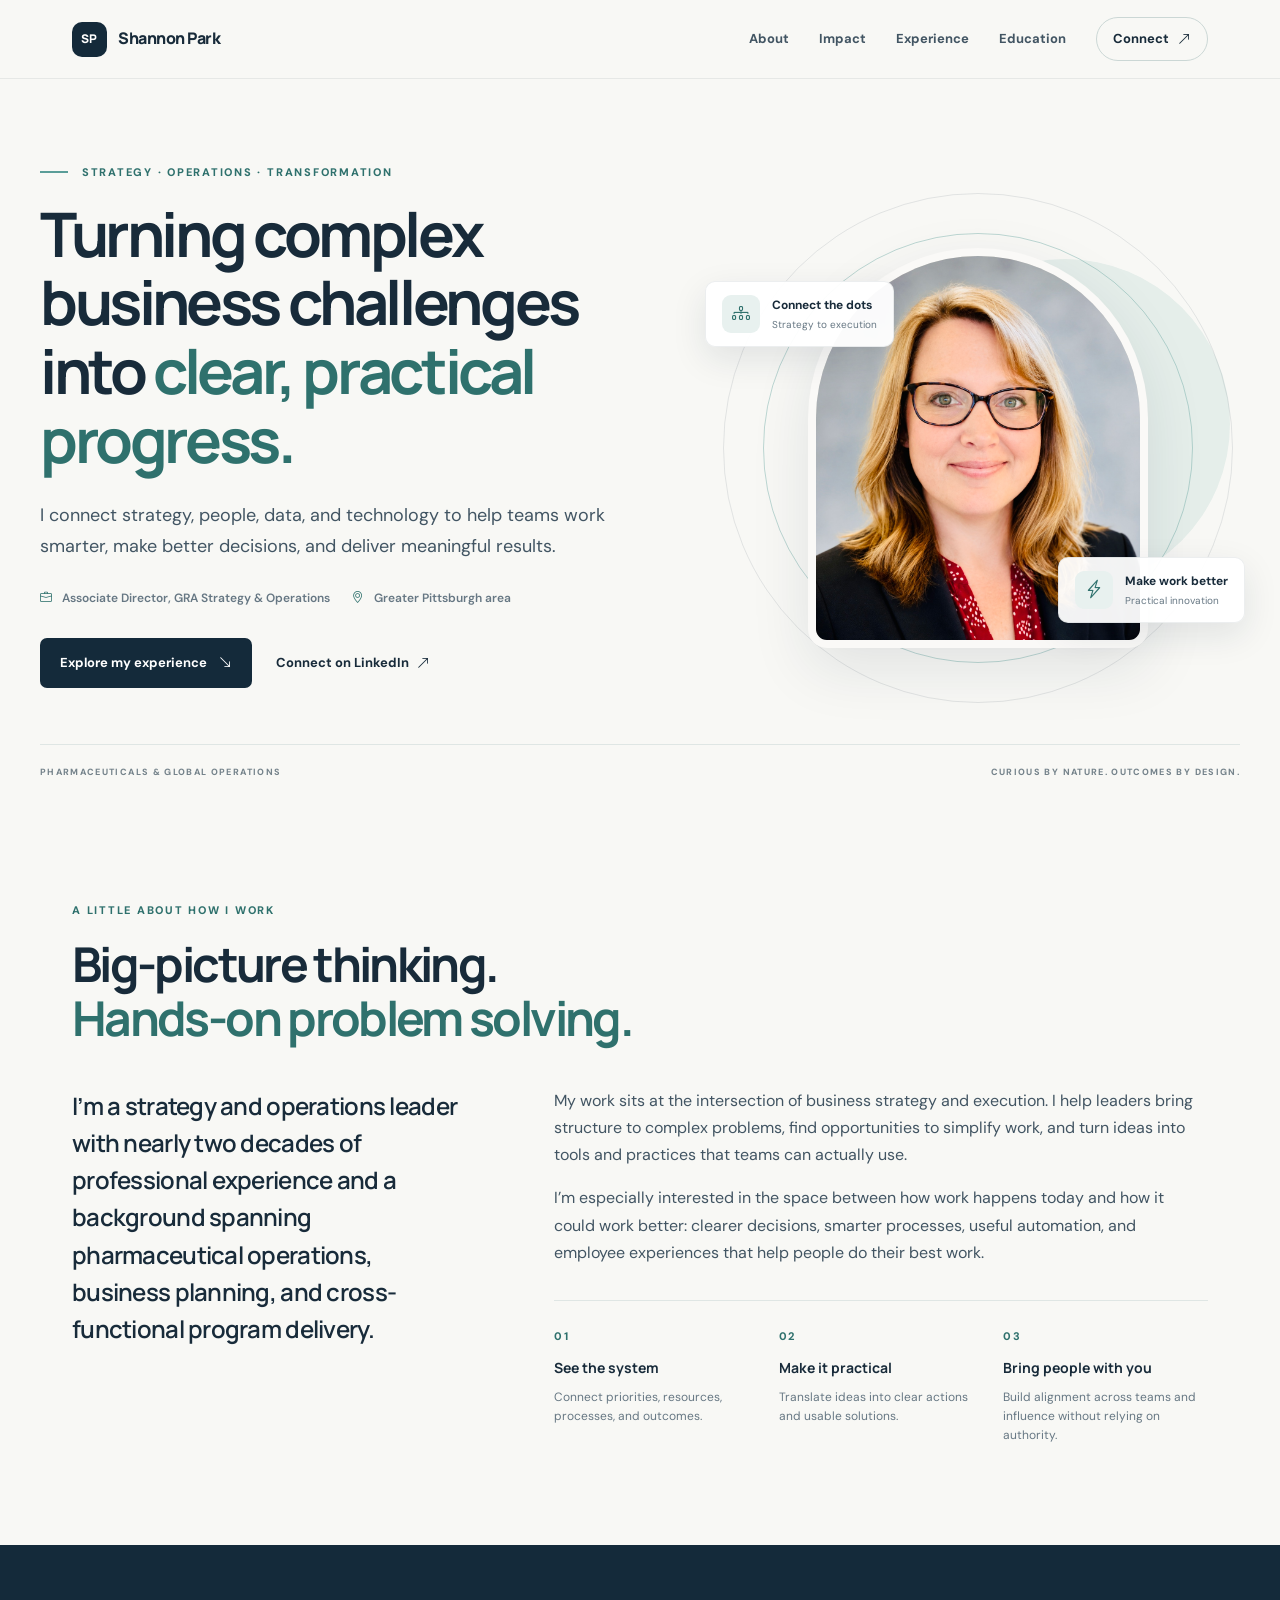
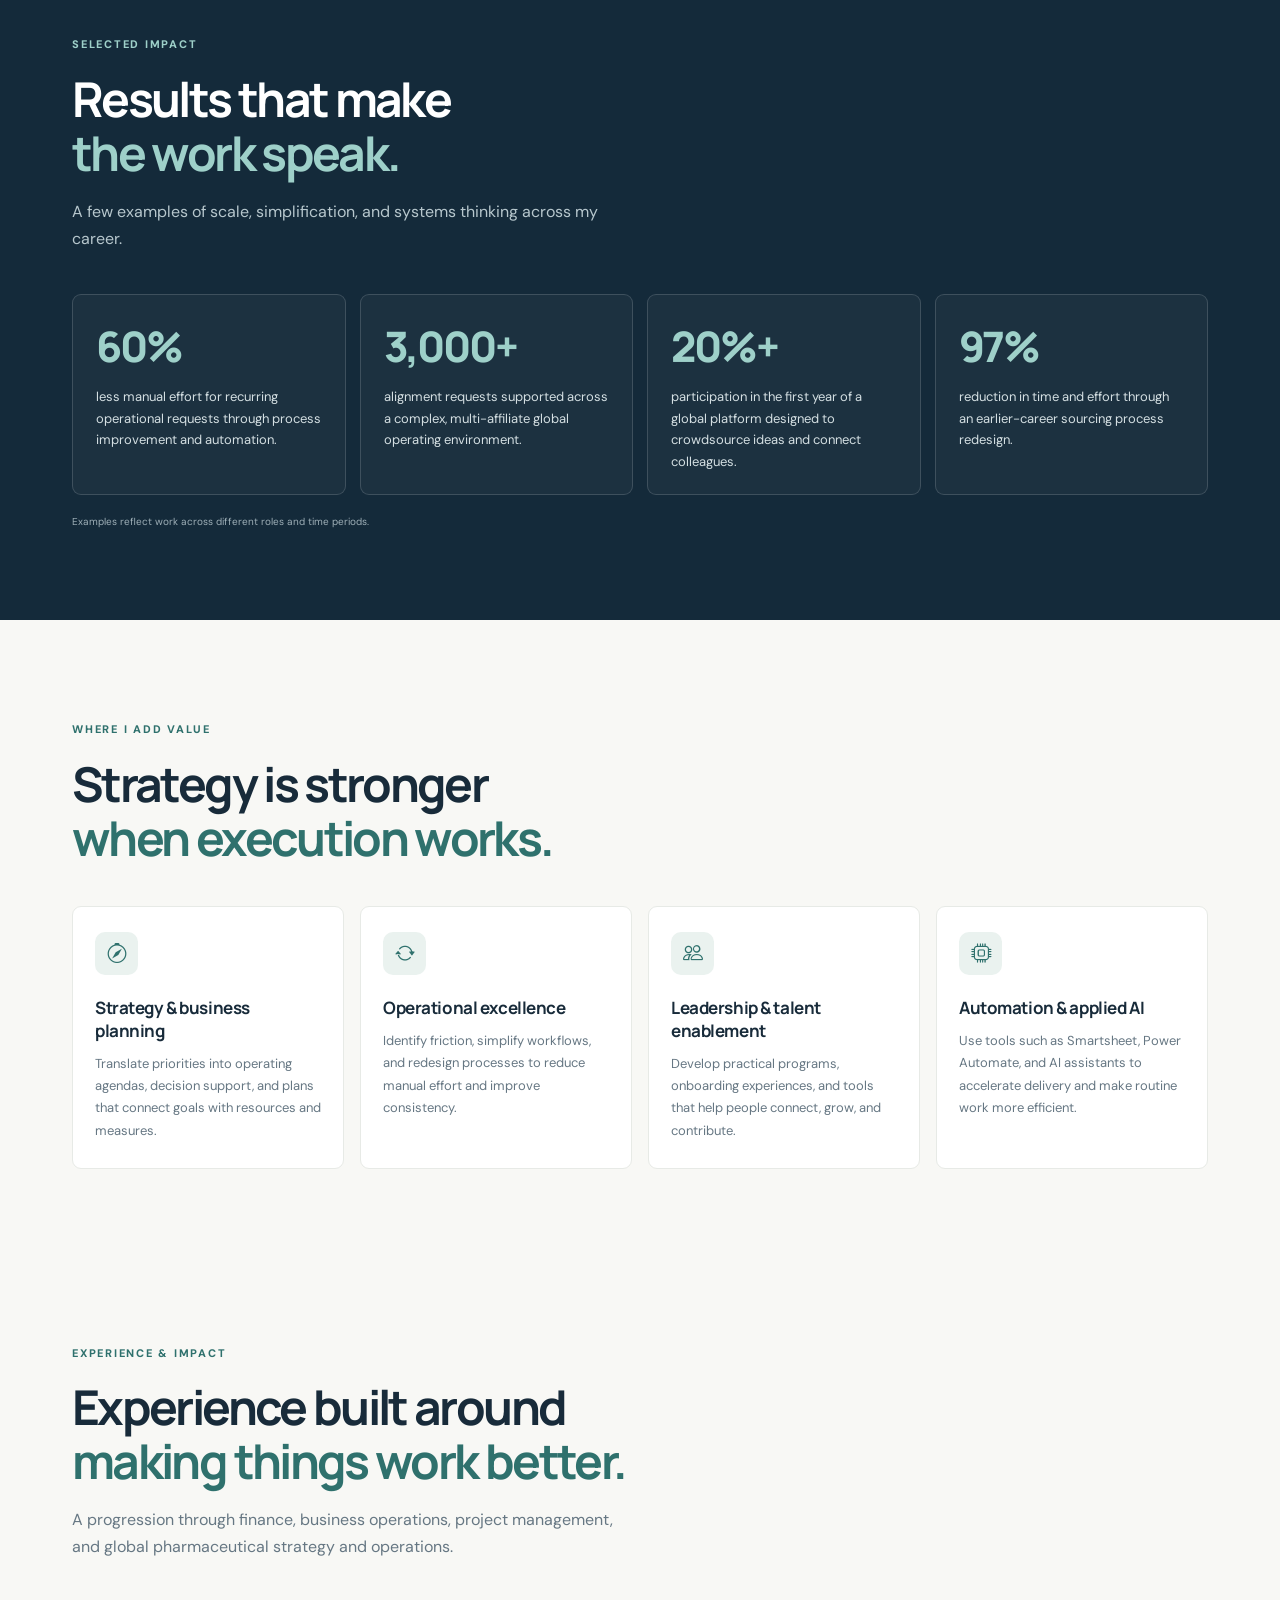
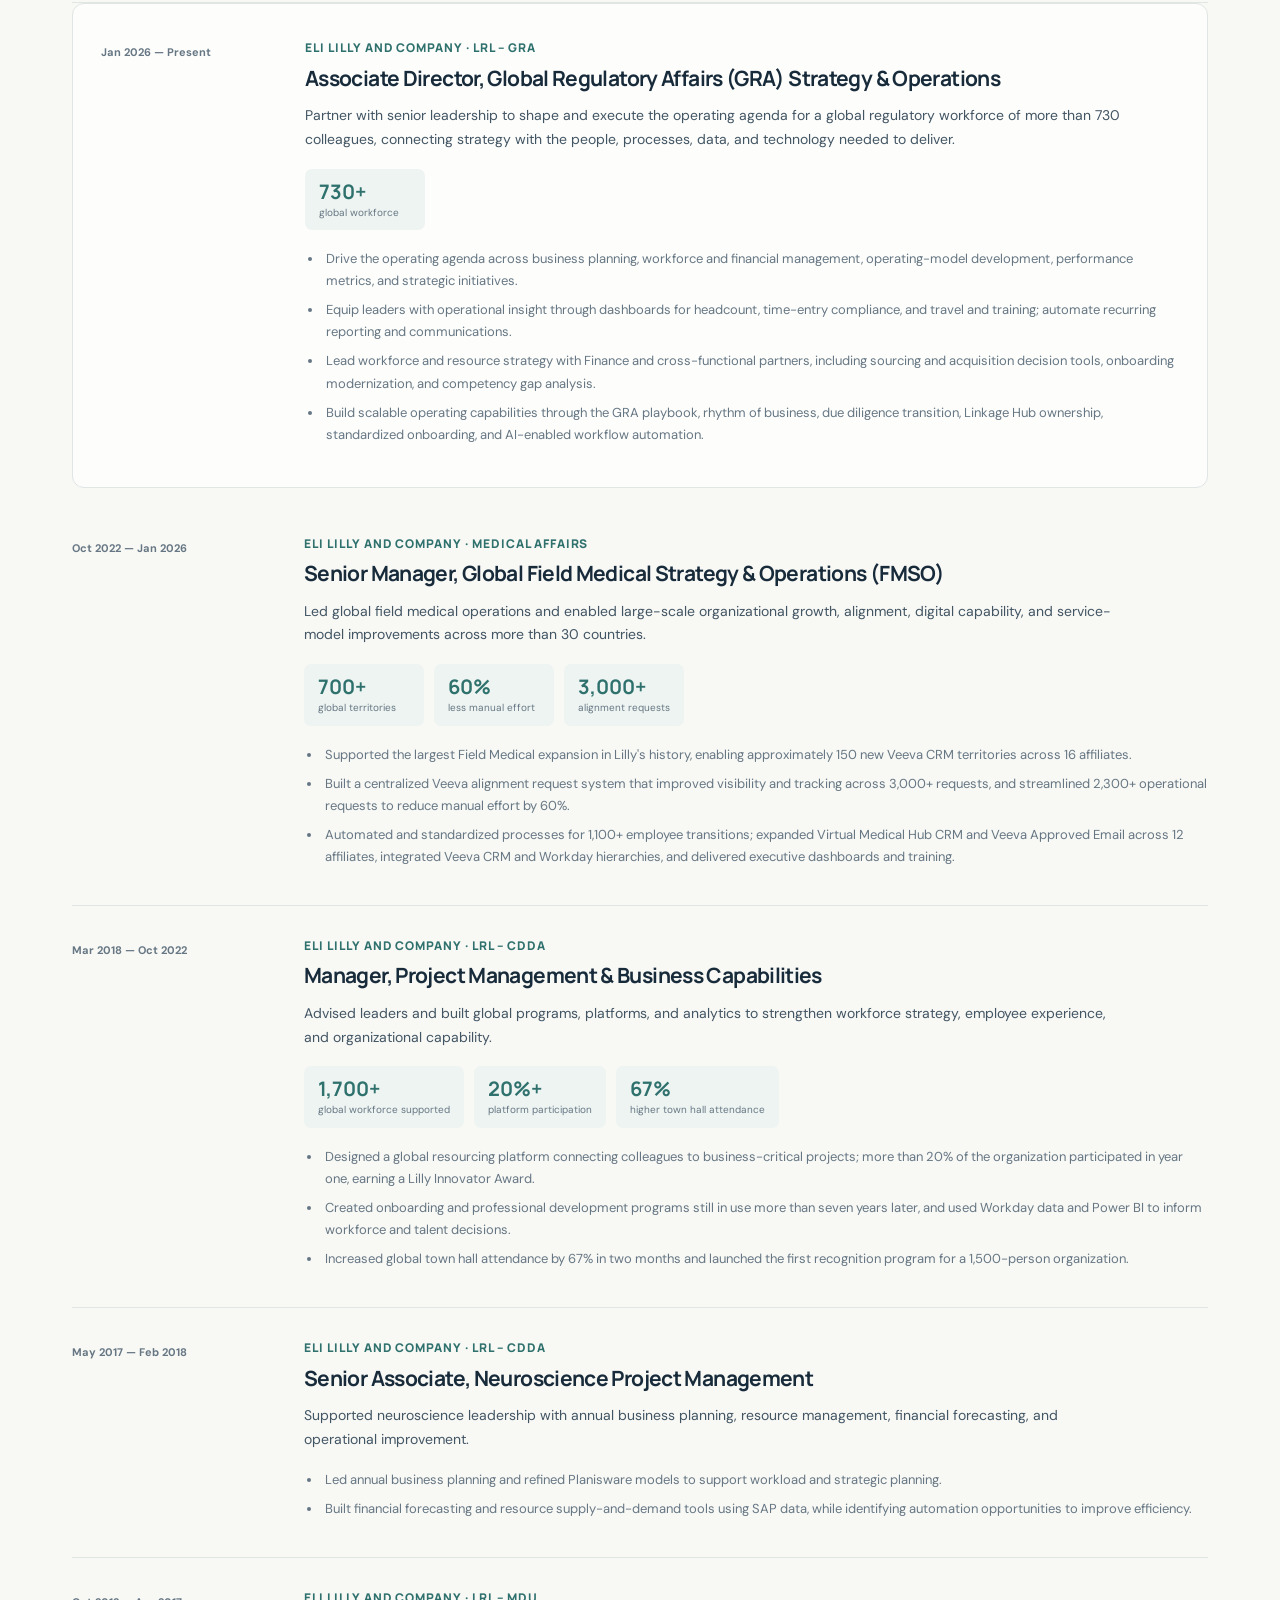
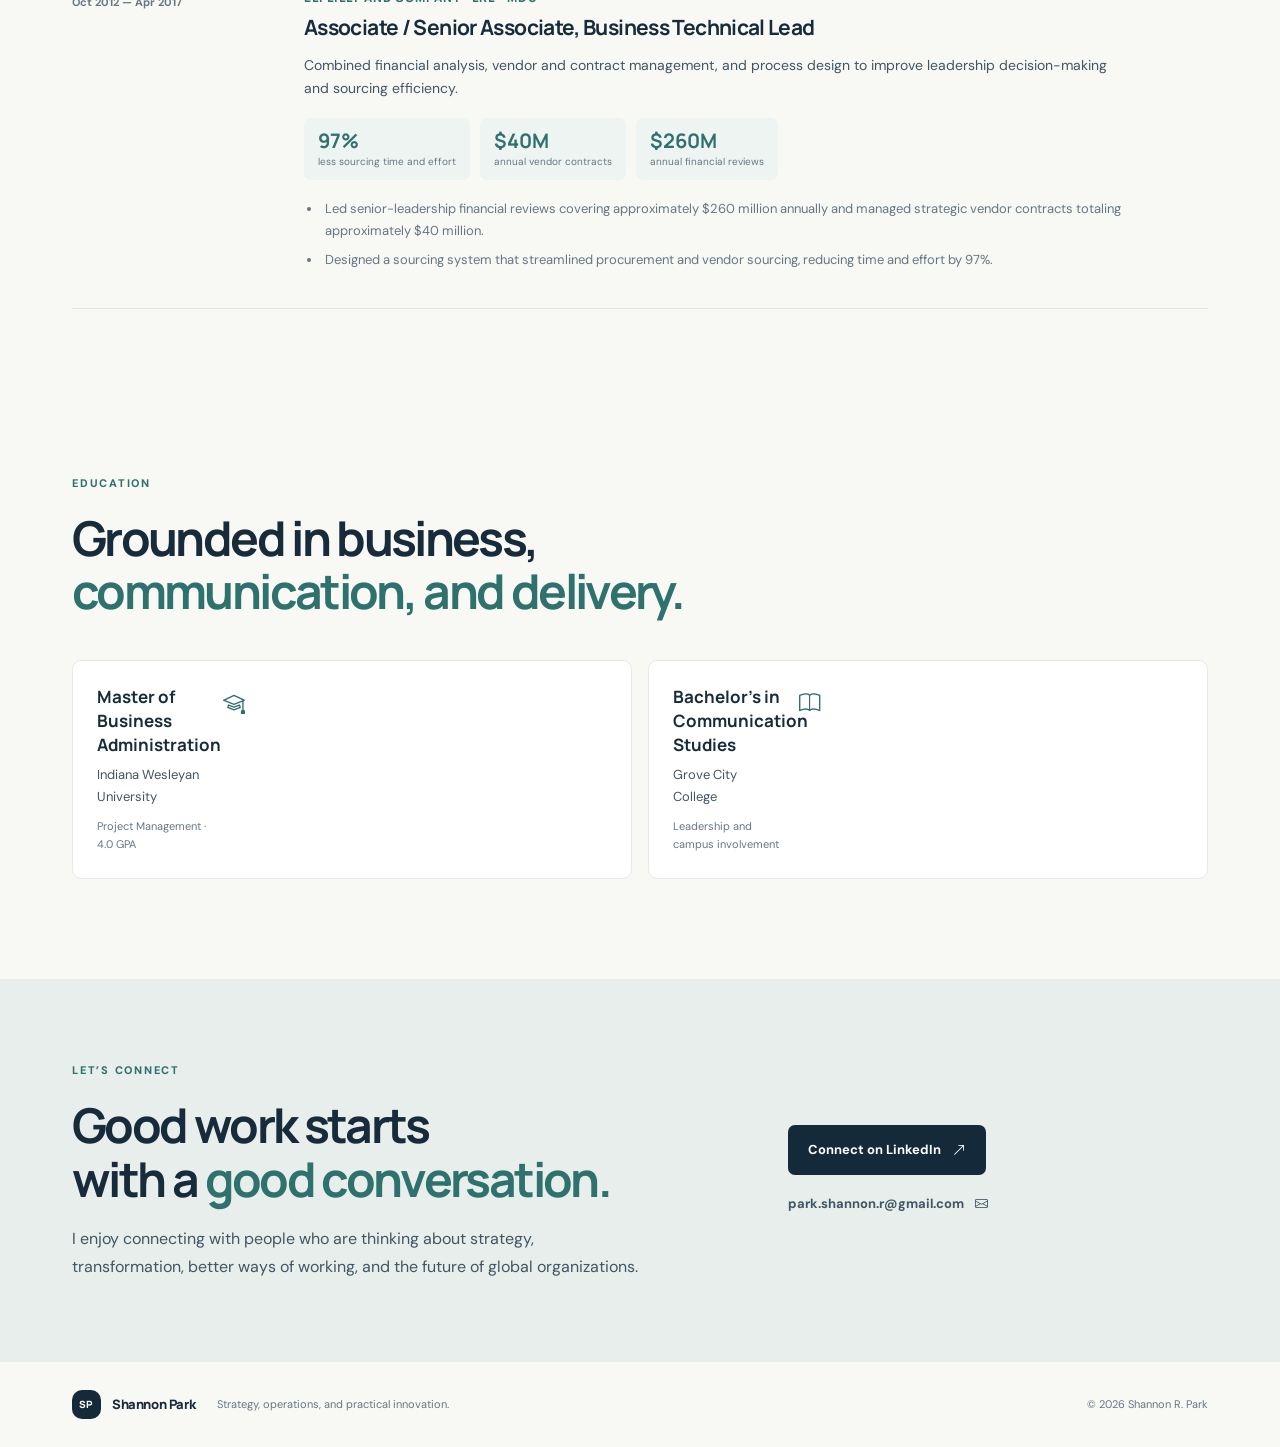
==== index.html @ 3864648c "Clarify global regulatory workforce scale" ====
<!doctype html>
<html lang="en">
<head>
  <meta charset="utf-8">
  <meta name="viewport" content="width=device-width, initial-scale=1">
  <title>Shannon R. Park | Strategy, Operations & Transformation</title>
  <meta name="description" content="Shannon R. Park is a pharmaceutical strategy and operations leader at Eli Lilly, focused on business transformation, operational excellence, process improvement, and practical innovation.">
  <meta name="theme-color" content="#142a3a">
  <link rel="icon" href="assets/img/favicon.png">
  <link rel="preconnect" href="https://fonts.googleapis.com">
  <link rel="preconnect" href="https://fonts.gstatic.com" crossorigin>
  <link href="https://fonts.googleapis.com/css2?family=DM+Sans:wght@400;500;600;700&family=Manrope:wght@400;500;600;700;800&display=swap" rel="stylesheet">
  <link href="assets/vendor/bootstrap-icons/bootstrap-icons.css" rel="stylesheet">
  <link href="assets/css/custom.css" rel="stylesheet">
</head>
<body>
  <a class="skip-link" href="#main">Skip to content</a>
  <header class="site-header">
    <div class="nav-wrap">
      <a class="brand" href="#home" aria-label="Shannon Park home"><span class="brand-mark">SP</span><span>Shannon Park</span></a>
      <nav aria-label="Main navigation">
        <a href="#about">About</a>
        <a href="#impact">Impact</a>
        <a href="#experience">Experience</a>
        <a href="#education">Education</a>
        <a class="nav-contact" href="#contact">Connect <i class="bi bi-arrow-up-right"></i></a>
      </nav>
    </div>
  </header>

  <main id="main">
    <section class="hero" id="home">
      <div class="hero-grid">
        <div class="hero-copy">
          <p class="eyebrow"><span class="eyebrow-line"></span> STRATEGY · OPERATIONS · TRANSFORMATION</p>
          <h1>Turning complex business challenges into <span>clear, practical progress.</span></h1>
          <p class="hero-intro">I connect strategy, people, data, and technology to help teams work smarter, make better decisions, and deliver meaningful results.</p>
          <div class="hero-meta">
            <span><i class="bi bi-briefcase"></i> Associate Director, GRA Strategy &amp; Operations</span>
            <span><i class="bi bi-geo-alt"></i> Greater Pittsburgh area</span>
          </div>
          <div class="hero-actions">
            <a class="button button-primary" href="#experience">Explore my experience <i class="bi bi-arrow-down-right"></i></a>
            <a class="text-link" href="https://www.linkedin.com/in/shannonrpark" target="_blank" rel="noopener noreferrer">Connect on LinkedIn <i class="bi bi-arrow-up-right"></i></a>
          </div>
        </div>
        <div class="hero-visual" aria-label="Professional portrait">
          <div class="visual-orbit orbit-one"></div>
          <div class="visual-orbit orbit-two"></div>
          <div class="portrait-frame"><img src="assets/img/srp-profile-img.jpeg" alt="Portrait of Shannon Park"></div>
          <div class="floating-note note-top"><span class="note-icon"><i class="bi bi-diagram-3"></i></span><span><strong>Connect the dots</strong><small>Strategy to execution</small></span></div>
          <div class="floating-note note-bottom"><span class="note-icon"><i class="bi bi-lightning-charge"></i></span><span><strong>Make work better</strong><small>Practical innovation</small></span></div>
        </div>
      </div>
      <div class="hero-bottom"><span>PHARMACEUTICALS &amp; GLOBAL OPERATIONS</span><span>CURIOUS BY NATURE. OUTCOMES BY DESIGN.</span></div>
    </section>

    <section class="section about-section" id="about">
      <div class="section-heading">
        <p class="eyebrow">A LITTLE ABOUT HOW I WORK</p>
        <h2>Big-picture thinking.<br><span>Hands-on problem solving.</span></h2>
      </div>
      <div class="about-grid">
        <div class="about-lede"><p>I’m a strategy and operations leader with nearly two decades of professional experience and a background spanning pharmaceutical operations, business planning, and cross-functional program delivery.</p></div>
        <div class="about-body">
          <p>My work sits at the intersection of business strategy and execution. I help leaders bring structure to complex problems, find opportunities to simplify work, and turn ideas into tools and practices that teams can actually use.</p>
          <p>I’m especially interested in the space between how work happens today and how it could work better: clearer decisions, smarter processes, useful automation, and employee experiences that help people do their best work.</p>
          <div class="principles">
            <div><span>01</span><strong>See the system</strong><p>Connect priorities, resources, processes, and outcomes.</p></div>
            <div><span>02</span><strong>Make it practical</strong><p>Translate ideas into clear actions and usable solutions.</p></div>
            <div><span>03</span><strong>Bring people with you</strong><p>Build alignment across teams and influence without relying on authority.</p></div>
          </div>
        </div>
      </div>
    </section>

    <section class="impact-section" id="impact">
      <div class="section impact-inner">
        <div class="section-heading light-heading">
          <p class="eyebrow">SELECTED IMPACT</p>
          <h2>Results that make<br><span>the work speak.</span></h2>
          <p class="section-description">A few examples of scale, simplification, and systems thinking across my career.</p>
        </div>
        <div class="impact-grid">
          <article class="impact-card"><span class="impact-number">60%</span><p>less manual effort for recurring operational requests through process improvement and automation.</p></article>
          <article class="impact-card"><span class="impact-number">3,000+</span><p>alignment requests supported across a complex, multi-affiliate global operating environment.</p></article>
          <article class="impact-card"><span class="impact-number">20%+</span><p>participation in the first year of a global platform designed to crowdsource ideas and connect colleagues.</p></article>
          <article class="impact-card"><span class="impact-number">97%</span><p>reduction in time and effort through an earlier-career sourcing process redesign.</p></article>
        </div>
        <p class="impact-note">Examples reflect work across different roles and time periods.</p>
      </div>
    </section>

    <section class="section capabilities-section">
      <div class="section-heading">
        <p class="eyebrow">WHERE I ADD VALUE</p>
        <h2>Strategy is stronger<br><span>when execution works.</span></h2>
      </div>
      <div class="capability-grid">
        <article class="capability-card"><div class="capability-icon"><i class="bi bi-compass"></i></div><h3>Strategy &amp; business planning</h3><p>Translate priorities into operating agendas, decision support, and plans that connect goals with resources and measures.</p></article>
        <article class="capability-card"><div class="capability-icon"><i class="bi bi-arrow-repeat"></i></div><h3>Operational excellence</h3><p>Identify friction, simplify workflows, and redesign processes to reduce manual effort and improve consistency.</p></article>
        <article class="capability-card"><div class="capability-icon"><i class="bi bi-people"></i></div><h3>Leadership &amp; talent enablement</h3><p>Develop practical programs, onboarding experiences, and tools that help people connect, grow, and contribute.</p></article>
        <article class="capability-card"><div class="capability-icon"><i class="bi bi-cpu"></i></div><h3>Automation &amp; applied AI</h3><p>Use tools such as Smartsheet, Power Automate, and AI assistants to accelerate delivery and make routine work more efficient.</p></article>
      </div>
    </section>

    <section class="section experience-section" id="experience">
      <div class="section-heading">
        <p class="eyebrow">EXPERIENCE &amp; IMPACT</p>
        <h2>Experience built around<br><span>making things work better.</span></h2>
        <p class="section-description">A progression through finance, business operations, project management, and global pharmaceutical strategy and operations.</p>
      </div>
      <div id="professional-experience" class="experience-list">
        <article class="experience-item experience-item-featured">
          <div class="experience-date">Jan 2026 — Present</div>
          <div class="experience-content">
            <p class="experience-company">Eli Lilly and Company · LRL – GRA</p>
            <h3 class="experience-title">Associate Director, Global Regulatory Affairs (GRA) Strategy &amp; Operations</h3>
            <p class="experience-summary">Partner with senior leadership to shape and execute the operating agenda for a global regulatory workforce of more than 730 colleagues, connecting strategy with the people, processes, data, and technology needed to deliver.</p>
            <div class="experience-metrics"><div class="experience-metric"><strong>730+</strong><span>global workforce</span></div></div>
            <ul class="experience-bullets">
              <li>Drive the operating agenda across business planning, workforce and financial management, operating-model development, performance metrics, and strategic initiatives.</li>
              <li>Equip leaders with operational insight through dashboards for headcount, time-entry compliance, and travel and training; automate recurring reporting and communications.</li>
              <li>Lead workforce and resource strategy with Finance and cross-functional partners, including sourcing and acquisition decision tools, onboarding modernization, and competency gap analysis.</li>
              <li>Build scalable operating capabilities through the GRA playbook, rhythm of business, due diligence transition, Linkage Hub ownership, standardized onboarding, and AI-enabled workflow automation.</li>
            </ul>
          </div>
        </article>
        <article class="experience-item">
          <div class="experience-date">Oct 2022 — Jan 2026</div>
          <div class="experience-content">
            <p class="experience-company">Eli Lilly and Company · Medical Affairs</p>
            <h3 class="experience-title">Senior Manager, Global Field Medical Strategy &amp; Operations (FMSO)</h3>
            <p class="experience-summary">Led global field medical operations and enabled large-scale organizational growth, alignment, digital capability, and service-model improvements across more than 30 countries.</p>
            <div class="experience-metrics"><div class="experience-metric"><strong>700+</strong><span>global territories</span></div><div class="experience-metric"><strong>60%</strong><span>less manual effort</span></div><div class="experience-metric"><strong>3,000+</strong><span>alignment requests</span></div></div>
            <ul class="experience-bullets">
              <li>Supported the largest Field Medical expansion in Lilly's history, enabling approximately 150 new Veeva CRM territories across 16 affiliates.</li>
              <li>Built a centralized Veeva alignment request system that improved visibility and tracking across 3,000+ requests, and streamlined 2,300+ operational requests to reduce manual effort by 60%.</li>
              <li>Automated and standardized processes for 1,100+ employee transitions; expanded Virtual Medical Hub CRM and Veeva Approved Email across 12 affiliates, integrated Veeva CRM and Workday hierarchies, and delivered executive dashboards and training.</li>
            </ul>
          </div>
        </article>
        <article class="experience-item">
          <div class="experience-date">Mar 2018 — Oct 2022</div>
          <div class="experience-content">
            <p class="experience-company">Eli Lilly and Company · LRL – CDDA</p>
            <h3 class="experience-title">Manager, Project Management &amp; Business Capabilities</h3>
            <p class="experience-summary">Advised leaders and built global programs, platforms, and analytics to strengthen workforce strategy, employee experience, and organizational capability.</p>
            <div class="experience-metrics"><div class="experience-metric"><strong>1,700+</strong><span>global workforce supported</span></div><div class="experience-metric"><strong>20%+</strong><span>platform participation</span></div><div class="experience-metric"><strong>67%</strong><span>higher town hall attendance</span></div></div>
            <ul class="experience-bullets">
              <li>Designed a global resourcing platform connecting colleagues to business-critical projects; more than 20% of the organization participated in year one, earning a Lilly Innovator Award.</li>
              <li>Created onboarding and professional development programs still in use more than seven years later, and used Workday data and Power BI to inform workforce and talent decisions.</li>
              <li>Increased global town hall attendance by 67% in two months and launched the first recognition program for a 1,500-person organization.</li>
            </ul>
          </div>
        </article>
        <article class="experience-item">
          <div class="experience-date">May 2017 — Feb 2018</div>
          <div class="experience-content">
            <p class="experience-company">Eli Lilly and Company · LRL – CDDA</p>
            <h3 class="experience-title">Senior Associate, Neuroscience Project Management</h3>
            <p class="experience-summary">Supported neuroscience leadership with annual business planning, resource management, financial forecasting, and operational improvement.</p>
            <ul class="experience-bullets">
              <li>Led annual business planning and refined Planisware models to support workload and strategic planning.</li>
              <li>Built financial forecasting and resource supply-and-demand tools using SAP data, while identifying automation opportunities to improve efficiency.</li>
            </ul>
          </div>
        </article>
        <article class="experience-item">
          <div class="experience-date">Oct 2012 — Apr 2017</div>
          <div class="experience-content">
            <p class="experience-company">Eli Lilly and Company · LRL – MDU</p>
            <h3 class="experience-title">Associate / Senior Associate, Business Technical Lead</h3>
            <p class="experience-summary">Combined financial analysis, vendor and contract management, and process design to improve leadership decision-making and sourcing efficiency.</p>
            <div class="experience-metrics"><div class="experience-metric"><strong>97%</strong><span>less sourcing time and effort</span></div><div class="experience-metric"><strong>$40M</strong><span>annual vendor contracts</span></div><div class="experience-metric"><strong>$260M</strong><span>annual financial reviews</span></div></div>
            <ul class="experience-bullets">
              <li>Led senior-leadership financial reviews covering approximately $260 million annually and managed strategic vendor contracts totaling approximately $40 million.</li>
              <li>Designed a sourcing system that streamlined procurement and vendor sourcing, reducing time and effort by 97%.</li>
            </ul>
          </div>
        </article>
      </div>
    </section>

    <section class="section education-section" id="education">
      <div class="section-heading">
        <p class="eyebrow">EDUCATION</p>
        <h2>Grounded in business,<br><span>communication, and delivery.</span></h2>
      </div>
      <div class="education-grid">
        <article class="education-card"><div><h3>Master of Business Administration</h3><p>Indiana Wesleyan University</p><span class="education-detail">Project Management · 4.0 GPA</span></div><i class="bi bi-mortarboard"></i></article>
        <article class="education-card"><div><h3>Bachelor’s in Communication Studies</h3><p>Grove City College</p><span class="education-detail">Leadership and campus involvement</span></div><i class="bi bi-book"></i></article>
      </div>
    </section>

    <section class="contact-section" id="contact">
      <div class="section contact-inner">
        <div><p class="eyebrow">LET’S CONNECT</p><h2>Good work starts<br>with a <span>good conversation.</span></h2><p>I enjoy connecting with people who are thinking about strategy, transformation, better ways of working, and the future of global organizations.</p></div>
        <div class="contact-actions"><a class="button button-light" href="https://www.linkedin.com/in/shannonrpark" target="_blank" rel="noopener noreferrer">Connect on LinkedIn <i class="bi bi-arrow-up-right"></i></a><a class="contact-email" href="mailto:park.shannon.r@gmail.com">park.shannon.r@gmail.com <i class="bi bi-envelope"></i></a></div>
      </div>
    </section>
  </main>

  <footer class="site-footer"><a class="brand footer-brand" href="#home"><span class="brand-mark">SP</span><span>Shannon Park</span></a><p>Strategy, operations, and practical innovation.</p><span>© <span id="year"></span> Shannon R. Park</span></footer>
  <script src="assets/js/home.js"></script>
</body>
</html>
---- assets/css/custom.css ----
:root{--ink:#182b3a;--ink-soft:#425563;--muted:#667783;--paper:#f8f8f5;--white:#fff;--teal:#5a9d98;--teal-dark:#2f716d;--line:#dfe6e4;--navy:#142a3a;--navy-light:#1c394b;--sand:#e8e4da;--shadow:0 20px 60px rgba(20,42,58,.10)}
*{box-sizing:border-box}html{scroll-behavior:smooth;scroll-padding-top:88px}body{margin:0;background:var(--paper);color:var(--ink);font-family:"DM Sans",sans-serif;font-size:16px;line-height:1.7;-webkit-font-smoothing:antialiased}a{color:inherit;text-decoration:none}img{max-width:100%;display:block}.skip-link{position:absolute;left:-9999px;top:0;background:#fff;padding:12px;z-index:1000}.skip-link:focus{left:12px;top:12px}.site-header{position:sticky;top:0;z-index:100;background:rgba(248,248,245,.94);backdrop-filter:blur(14px);border-bottom:1px solid rgba(24,43,58,.08)}.nav-wrap{max-width:1200px;margin:auto;padding:0 32px;height:78px;display:flex;align-items:center;justify-content:space-between;gap:24px}.brand{display:flex;align-items:center;gap:11px;font-family:Manrope,sans-serif;font-weight:800;letter-spacing:-.03em}.brand-mark{width:35px;height:35px;display:grid;place-items:center;background:var(--navy);color:#fff;font-size:12px;letter-spacing:.03em;border-radius:10px}.site-header nav{display:flex;align-items:center;gap:30px;font-size:13px;font-weight:700;color:var(--ink-soft)}.site-header nav>a:not(.nav-contact):hover,.text-link:hover{color:var(--teal-dark)}.nav-contact{padding:10px 16px;border:1px solid #cbd7d5;border-radius:99px;color:var(--ink)}.nav-contact i{margin-left:6px}.hero{background:var(--paper);padding:72px max(32px,calc((100% - 1200px)/2)) 0;overflow:hidden}.hero-grid{max-width:1200px;margin:auto;display:grid;grid-template-columns:1.08fr .92fr;align-items:center;gap:60px;min-height:500px}.hero-copy{padding:12px 0 56px}.eyebrow{margin:0 0 18px;color:var(--teal-dark);font-size:11px;letter-spacing:.16em;font-weight:800}.eyebrow-line{display:inline-block;width:28px;height:2px;background:var(--teal);vertical-align:middle;margin:0 9px 3px 0}.hero h1,.section-heading h2,.contact-inner h2{font-family:Manrope,sans-serif;font-size:clamp(38px,4.8vw,64px);line-height:1.12;letter-spacing:-.055em;font-weight:700;margin:0}.hero h1 span,.section-heading h2 span{color:var(--teal-dark)}.hero-intro{max-width:590px;margin:25px 0;color:var(--ink-soft);font-size:18px;line-height:1.75}.hero-meta{display:flex;flex-wrap:wrap;gap:10px 22px;color:var(--muted);font-size:12px;font-weight:600}.hero-meta i{color:var(--teal-dark);margin-right:7px}.hero-actions{display:flex;align-items:center;gap:24px;flex-wrap:wrap;margin-top:30px}.button{display:inline-flex;align-items:center;justify-content:center;gap:12px;padding:14px 20px;border-radius:7px;font-size:13px;font-weight:700;transition:transform .2s,background .2s}.button:hover{transform:translateY(-2px)}.button-primary{background:var(--navy);color:white}.button-primary:hover{background:var(--navy-light);color:white}.text-link{font-size:13px;font-weight:700}.text-link i{margin-left:5px}.hero-visual{min-height:450px;position:relative;display:grid;place-items:center}.portrait-frame{position:relative;z-index:2;width:min(340px,76%);height:400px;border-radius:180px 180px 20px 20px;overflow:hidden;background:var(--sand);box-shadow:var(--shadow);border:8px solid rgba(255,255,255,.8)}.portrait-frame img{width:100%;height:100%;object-fit:cover;object-position:center 25%}.visual-orbit{position:absolute;border:1px solid rgba(90,157,152,.38);border-radius:50%;width:430px;height:430px}.orbit-two{width:510px;height:510px;border-color:rgba(20,42,58,.10)}.hero-visual:before{content:"";position:absolute;width:330px;height:330px;border-radius:50%;background:#e5eeea;right:2%;top:8%}.floating-note{position:absolute;z-index:3;display:flex;align-items:center;gap:12px;padding:13px 16px;background:rgba(255,255,255,.95);border:1px solid rgba(24,43,58,.08);box-shadow:0 12px 35px rgba(20,42,58,.1);border-radius:10px}.note-top{top:13%;left:-2%}.note-bottom{bottom:11%;right:-1%}.note-icon{display:grid;place-items:center;width:38px;height:38px;border-radius:9px;background:#e8f1ef;color:var(--teal-dark);font-size:18px}.floating-note strong,.floating-note small{display:block}.floating-note strong{font-size:12px}.floating-note small{font-size:10px;color:var(--muted)}.hero-bottom{max-width:1200px;margin:auto;border-top:1px solid var(--line);padding:20px 0;display:flex;justify-content:space-between;gap:16px;color:#75838b;font-size:9px;font-weight:800;letter-spacing:.15em}.section{max-width:1200px;margin:0 auto;padding:100px 32px}.section-heading{margin-bottom:42px}.section-heading h2,.contact-inner h2{font-size:clamp(32px,4vw,48px)}.section-heading .section-description{max-width:570px;margin:18px 0 0;color:var(--muted)}.about-grid{display:grid;grid-template-columns:.75fr 1.25fr;gap:90px}.about-lede{font-family:Manrope,sans-serif;font-size:24px;line-height:1.55;letter-spacing:-.03em;font-weight:600}.about-lede p{margin:0}.about-body>p{margin:0 0 16px;color:var(--ink-soft)}.principles{display:grid;grid-template-columns:repeat(3,1fr);gap:20px;margin-top:34px;padding-top:26px;border-top:1px solid var(--line)}.principles>div>span{display:block;color:var(--teal-dark);font-size:11px;font-weight:800;letter-spacing:.12em;margin-bottom:8px}.principles strong{font-family:Manrope,sans-serif;font-size:14px}.principles p{font-size:12px;color:var(--muted);line-height:1.6;margin:7px 0 0}.impact-section{background:var(--navy);color:white}.impact-inner{padding-top:90px;padding-bottom:90px}.light-heading .eyebrow{color:#9ed0c9}.light-heading h2{color:white}.light-heading h2 span{color:#9ed0c9}.light-heading .section-description{color:#b7c7cd}.impact-grid{display:grid;grid-template-columns:repeat(4,1fr);gap:14px}.impact-card{padding:25px 23px 22px;border:1px solid rgba(255,255,255,.15);border-radius:9px;background:rgba(255,255,255,.035);min-height:185px}.impact-number{font-family:Manrope,sans-serif;font-weight:800;font-size:clamp(29px,3.3vw,42px);letter-spacing:-.05em;color:#9ed0c9;line-height:1.25}.impact-card p{margin:14px 0 0;color:#d4dfe2;font-size:13px;line-height:1.65}.impact-note{margin:18px 0 0;color:#9eafb7;font-size:10px}.capability-grid{display:grid;grid-template-columns:repeat(4,1fr);gap:16px}.capability-card{padding:25px 22px 26px;background:white;border:1px solid #e7eae6;border-radius:9px;transition:transform .2s,box-shadow .2s}.capability-card:hover{transform:translateY(-4px);box-shadow:var(--shadow)}.capability-icon{width:43px;height:43px;display:grid;place-items:center;border-radius:10px;background:#eaf2ef;color:var(--teal-dark);font-size:20px}.capability-card h3{font-family:Manrope,sans-serif;font-size:17px;line-height:1.35;margin:22px 0 10px;letter-spacing:-.025em}.capability-card p{margin:0;color:var(--muted);font-size:13px;line-height:1.7}.experience-section{padding-top:75px}.experience-list{border-top:1px solid var(--line)}.experience-item{display:grid;grid-template-columns:190px 1fr;gap:42px;padding:30px 0;border-bottom:1px solid var(--line)}.experience-item-featured{padding:34px 28px;background:rgba(255,255,255,.72);border:1px solid var(--line);border-radius:12px;margin:0 0 16px;grid-template-columns:162px 1fr}.experience-date{font-size:11px;color:var(--muted);font-weight:700;padding-top:5px}.experience-company{font-family:Manrope,sans-serif;font-size:12px;letter-spacing:.08em;text-transform:uppercase;color:var(--teal-dark);font-weight:800;margin:0 0 5px}.experience-title{font-family:Manrope,sans-serif;font-size:21px;line-height:1.35;letter-spacing:-.03em;margin:0 0 12px}.experience-summary{color:var(--ink-soft);margin:0 0 17px;max-width:830px;font-size:14px}.experience-metrics{display:flex;flex-wrap:wrap;gap:10px;margin:0 0 18px}.experience-metric{display:flex;flex-direction:column;gap:2px;min-width:120px;padding:11px 14px;border-radius:7px;background:#eef4f2}.experience-metric strong{font-family:Manrope,sans-serif;font-size:20px;line-height:1.2;color:var(--teal-dark)}.experience-metric span{font-size:10px;line-height:1.35;color:var(--muted)}.experience-bullets{margin:0;padding-left:18px;color:var(--muted);font-size:13px}.experience-bullets li{margin:7px 0;padding-left:3px}.loading-note{color:var(--muted)}.education-section{padding-top:65px}.education-grid{display:grid;grid-template-columns:1fr 1fr;gap:16px}.education-card{display:grid;grid-template-columns:110px 1fr 30px;gap:16px;align-items:start;background:white;border:1px solid #e7eae6;border-radius:9px;padding:24px}.education-year{color:var(--teal-dark);font-size:11px;font-weight:800;padding-top:4px}.education-card h3{font-family:Manrope,sans-serif;font-size:17px;line-height:1.4;margin:0 0 7px}.education-card p{margin:0;color:var(--ink-soft);font-size:13px}.education-detail{display:block;margin-top:9px;font-size:11px;color:var(--muted)}.education-card>i{color:var(--teal-dark);font-size:22px}.contact-section{background:#e7eeeb}.contact-inner{display:grid;grid-template-columns:1fr .65fr;align-items:center;gap:70px;padding-top:82px;padding-bottom:82px}.contact-inner h2{font-size:clamp(34px,4vw,48px)}.contact-inner h2 span{color:var(--teal-dark)}.contact-inner>div:first-child>p:last-child{max-width:570px;color:var(--ink-soft);margin:20px 0 0}.contact-actions{display:flex;flex-direction:column;align-items:flex-start;gap:18px}.button-light{background:var(--navy);color:white}.button-light:hover{background:var(--navy-light);color:white}.contact-email{font-size:13px;font-weight:700;color:var(--ink-soft)}.contact-email i{margin-left:8px}.site-footer{max-width:1200px;margin:auto;padding:28px 32px;display:flex;align-items:center;gap:22px;justify-content:space-between;color:var(--muted);font-size:11px}.footer-brand{color:var(--ink);font-size:13px}.footer-brand .brand-mark{width:29px;height:29px;font-size:10px}.site-footer p{margin:0 auto 0 0}.site-footer>span{white-space:nowrap}
@media(max-width:900px){.nav-wrap{padding:0 22px}.site-header nav{gap:15px}.hero{padding-left:24px;padding-right:24px}.hero-grid{gap:25px;grid-template-columns:1.05fr .95fr}.hero-visual{min-height:390px}.portrait-frame{height:340px}.visual-orbit{width:350px;height:350px}.orbit-two{width:410px;height:410px}.hero-visual:before{width:280px;height:280px}.note-top{left:-4%}.note-bottom{right:-3%}.section{padding:78px 24px}.about-grid{gap:40px}.impact-grid,.capability-grid{grid-template-columns:repeat(2,1fr)}.contact-inner{gap:35px}}
@media(max-width:640px){.nav-wrap{height:auto;min-height:70px;align-items:flex-start;flex-direction:column;padding:15px 20px;gap:12px}.site-header nav{width:100%;overflow-x:auto;gap:19px;padding-bottom:2px;font-size:12px}.nav-contact{padding:6px 10px;white-space:nowrap}.hero{padding:45px 22px 0}.hero-grid{display:flex;flex-direction:column;gap:5px;align-items:stretch}.hero-copy{padding-bottom:10px}.hero h1{font-size:42px}.hero-intro{font-size:16px;margin:20px 0}.hero-visual{min-height:355px;margin:0 0 12px}.portrait-frame{height:315px;width:245px}.visual-orbit{width:300px;height:300px}.orbit-two{width:340px;height:340px}.hero-visual:before{width:230px;height:230px;right:8%;top:10%}.floating-note{padding:9px 11px;gap:8px}.note-icon{width:31px;height:31px;font-size:15px}.floating-note strong{font-size:10px}.floating-note small{font-size:9px}.note-top{top:8%;left:0}.note-bottom{bottom:6%;right:0}.hero-bottom{font-size:8px;line-height:1.5;padding:16px 0;flex-direction:column;gap:5px}.section{padding:66px 22px}.section-heading{margin-bottom:30px}.section-heading h2{font-size:35px}.about-grid{grid-template-columns:1fr;gap:20px}.about-lede{font-size:21px}.principles{grid-template-columns:1fr;gap:18px}.principles>div{display:grid;grid-template-columns:34px 1fr;column-gap:8px}.principles>div>span{grid-row:span 2}.principles p{margin-top:3px}.impact-inner{padding-top:66px;padding-bottom:66px}.impact-grid,.capability-grid{grid-template-columns:1fr}.impact-card{min-height:auto}.impact-number{font-size:36px}.experience-item,.experience-item-featured{grid-template-columns:1fr;gap:8px;padding:23px 0}.experience-item-featured{padding:22px 18px}.experience-date{padding:0}.experience-metrics{gap:7px}.experience-metric{min-width:calc(50% - 5px);flex:1;padding:10px 11px}.experience-metric strong{font-size:18px}.experience-title{font-size:19px}.education-grid{grid-template-columns:1fr}.education-card{grid-template-columns:1fr 25px;gap:6px}.education-year{grid-column:1/-1}.education-card>div{grid-column:1}.education-card>i{grid-column:2;grid-row:2}.contact-inner{grid-template-columns:1fr;gap:28px;padding-top:66px;padding-bottom:66px}.site-footer{padding:24px 22px;flex-wrap:wrap;gap:12px}.site-footer p{order:3;width:100%}}
@media(prefers-reduced-motion:reduce){html{scroll-behavior:auto}*,*::before,*::after{transition:none!important}}
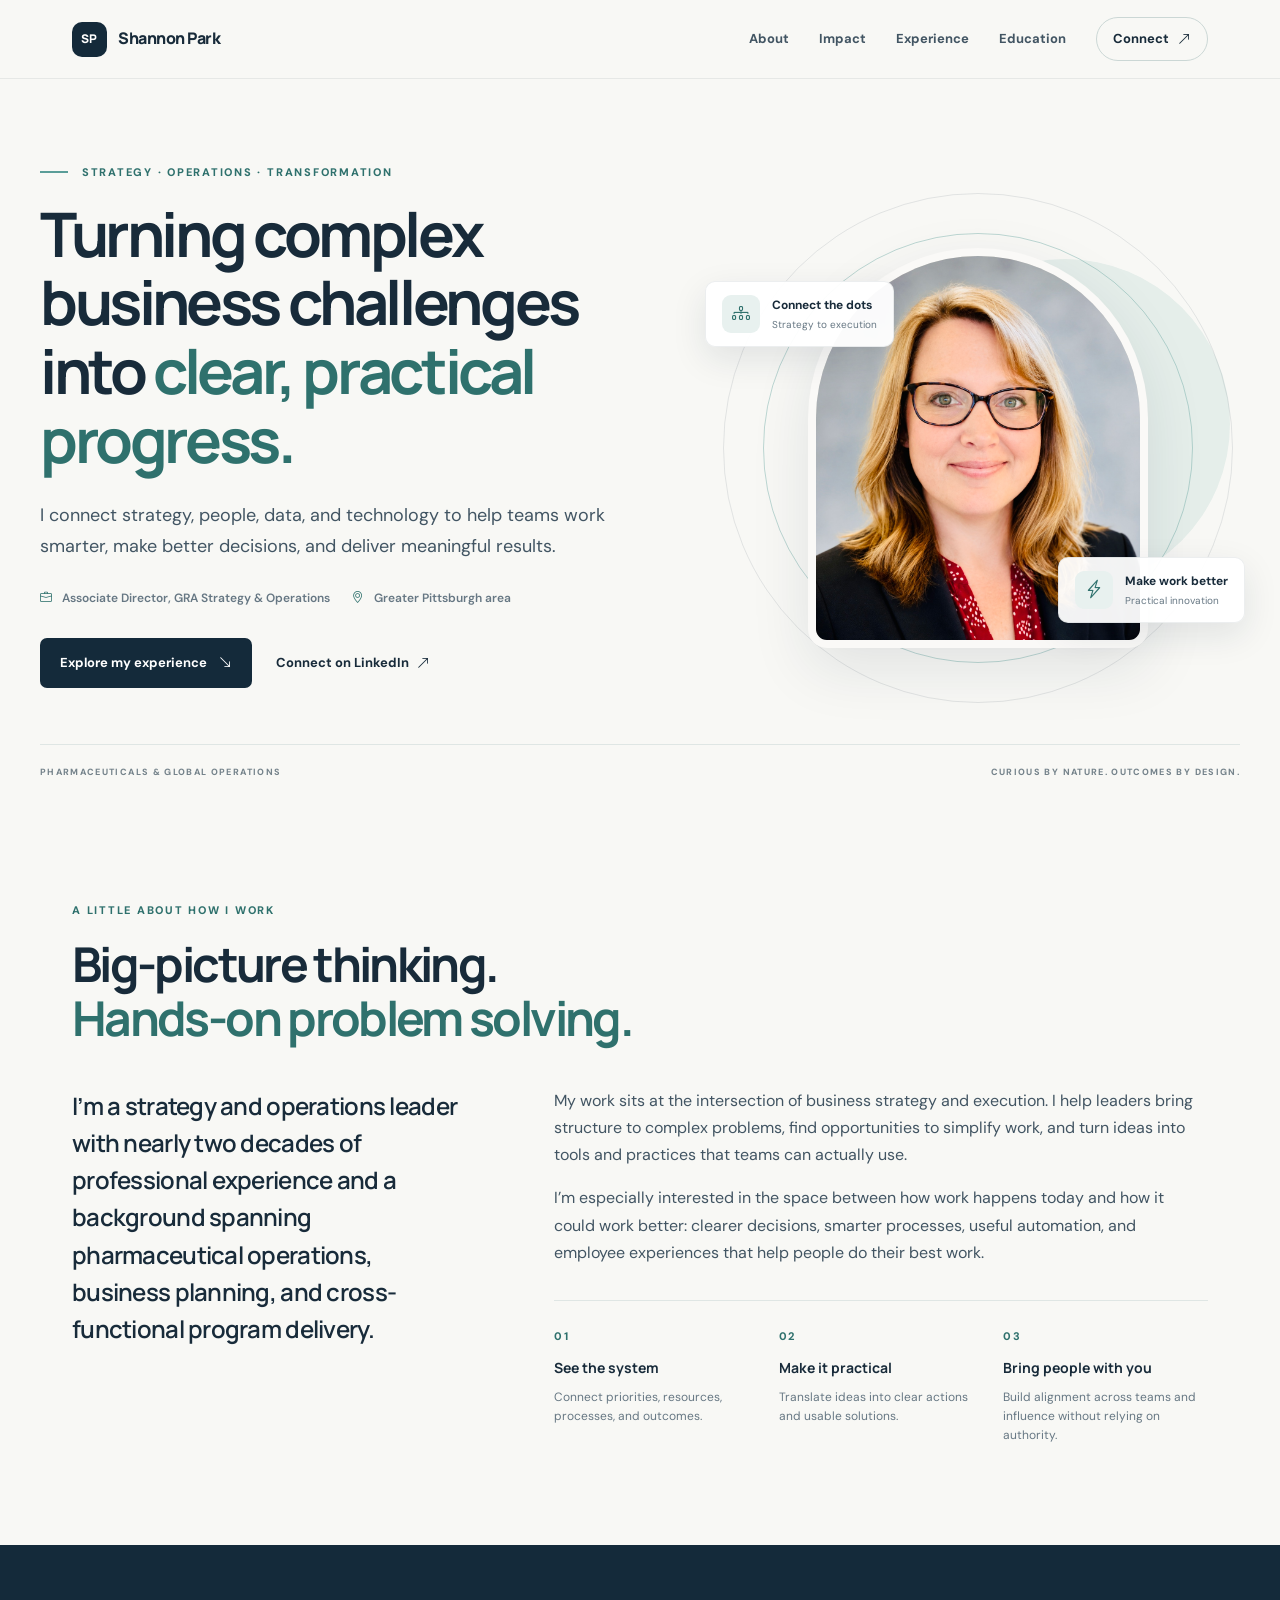
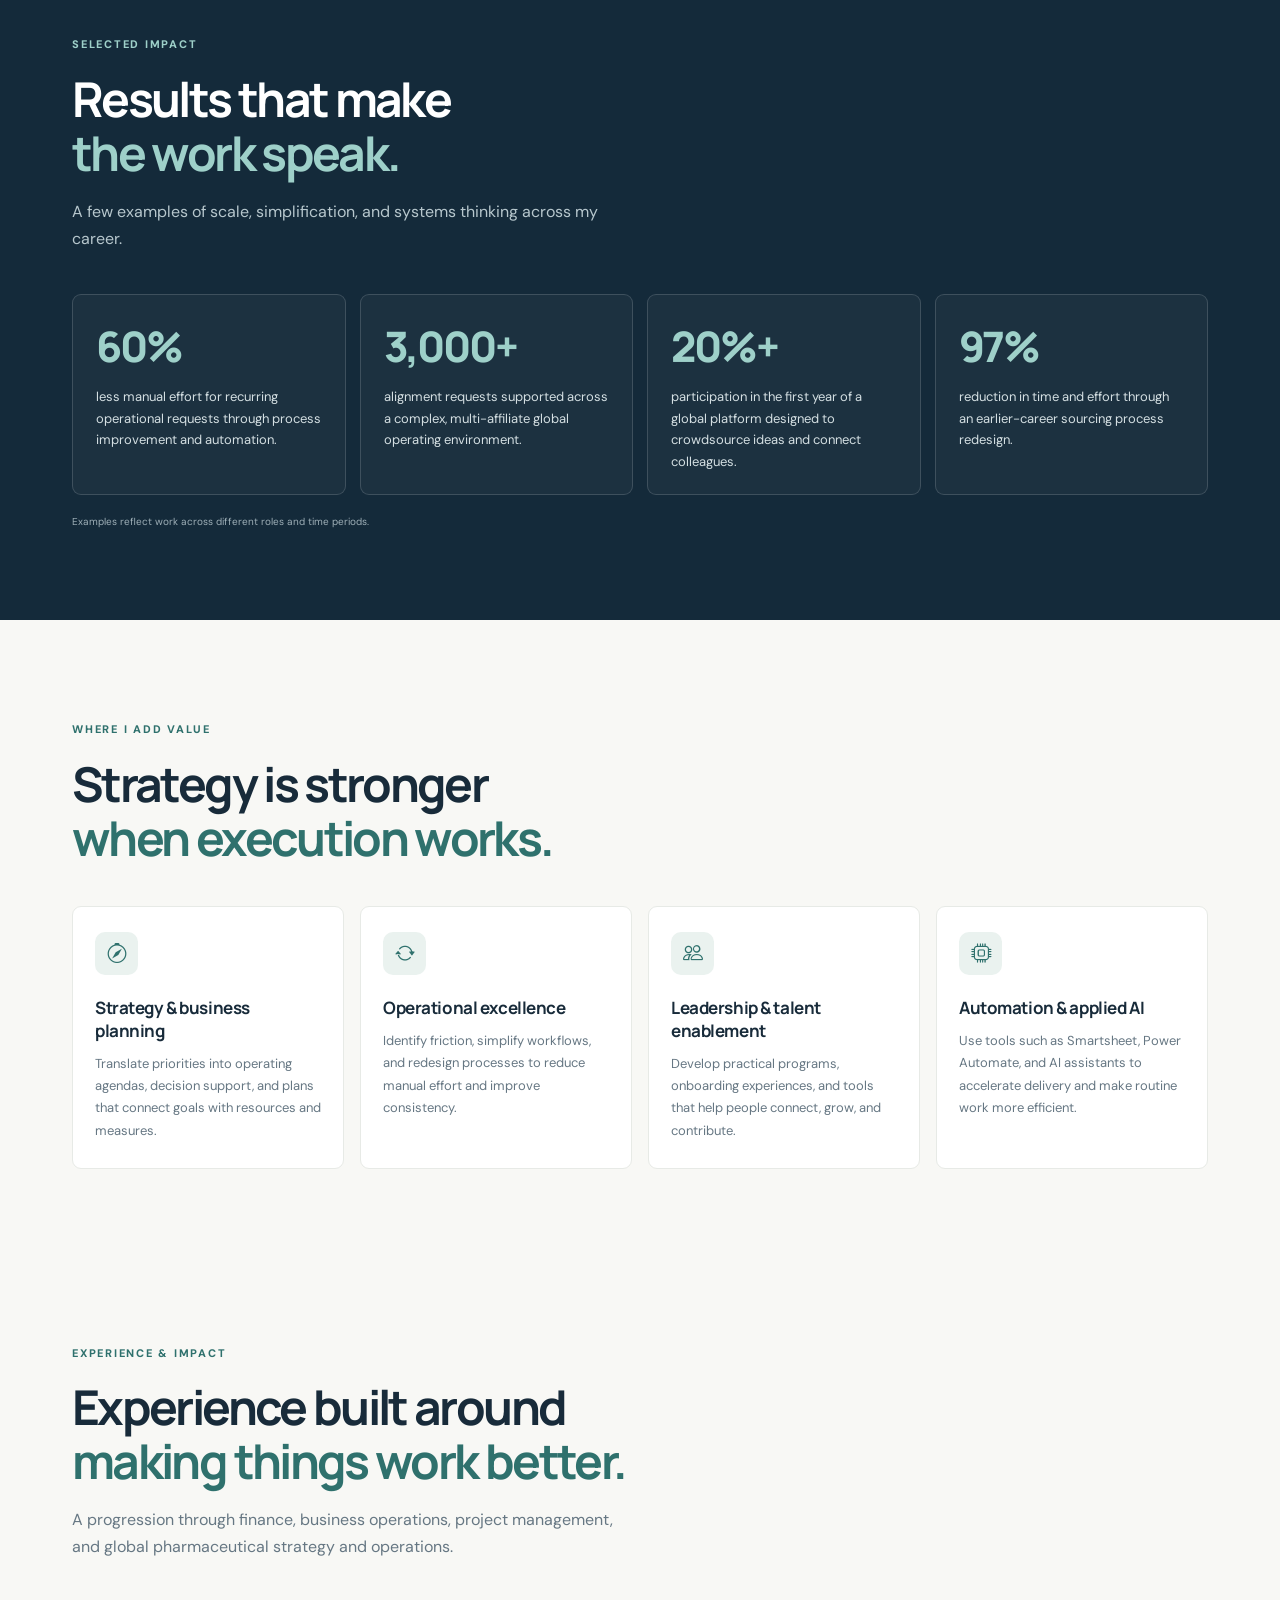
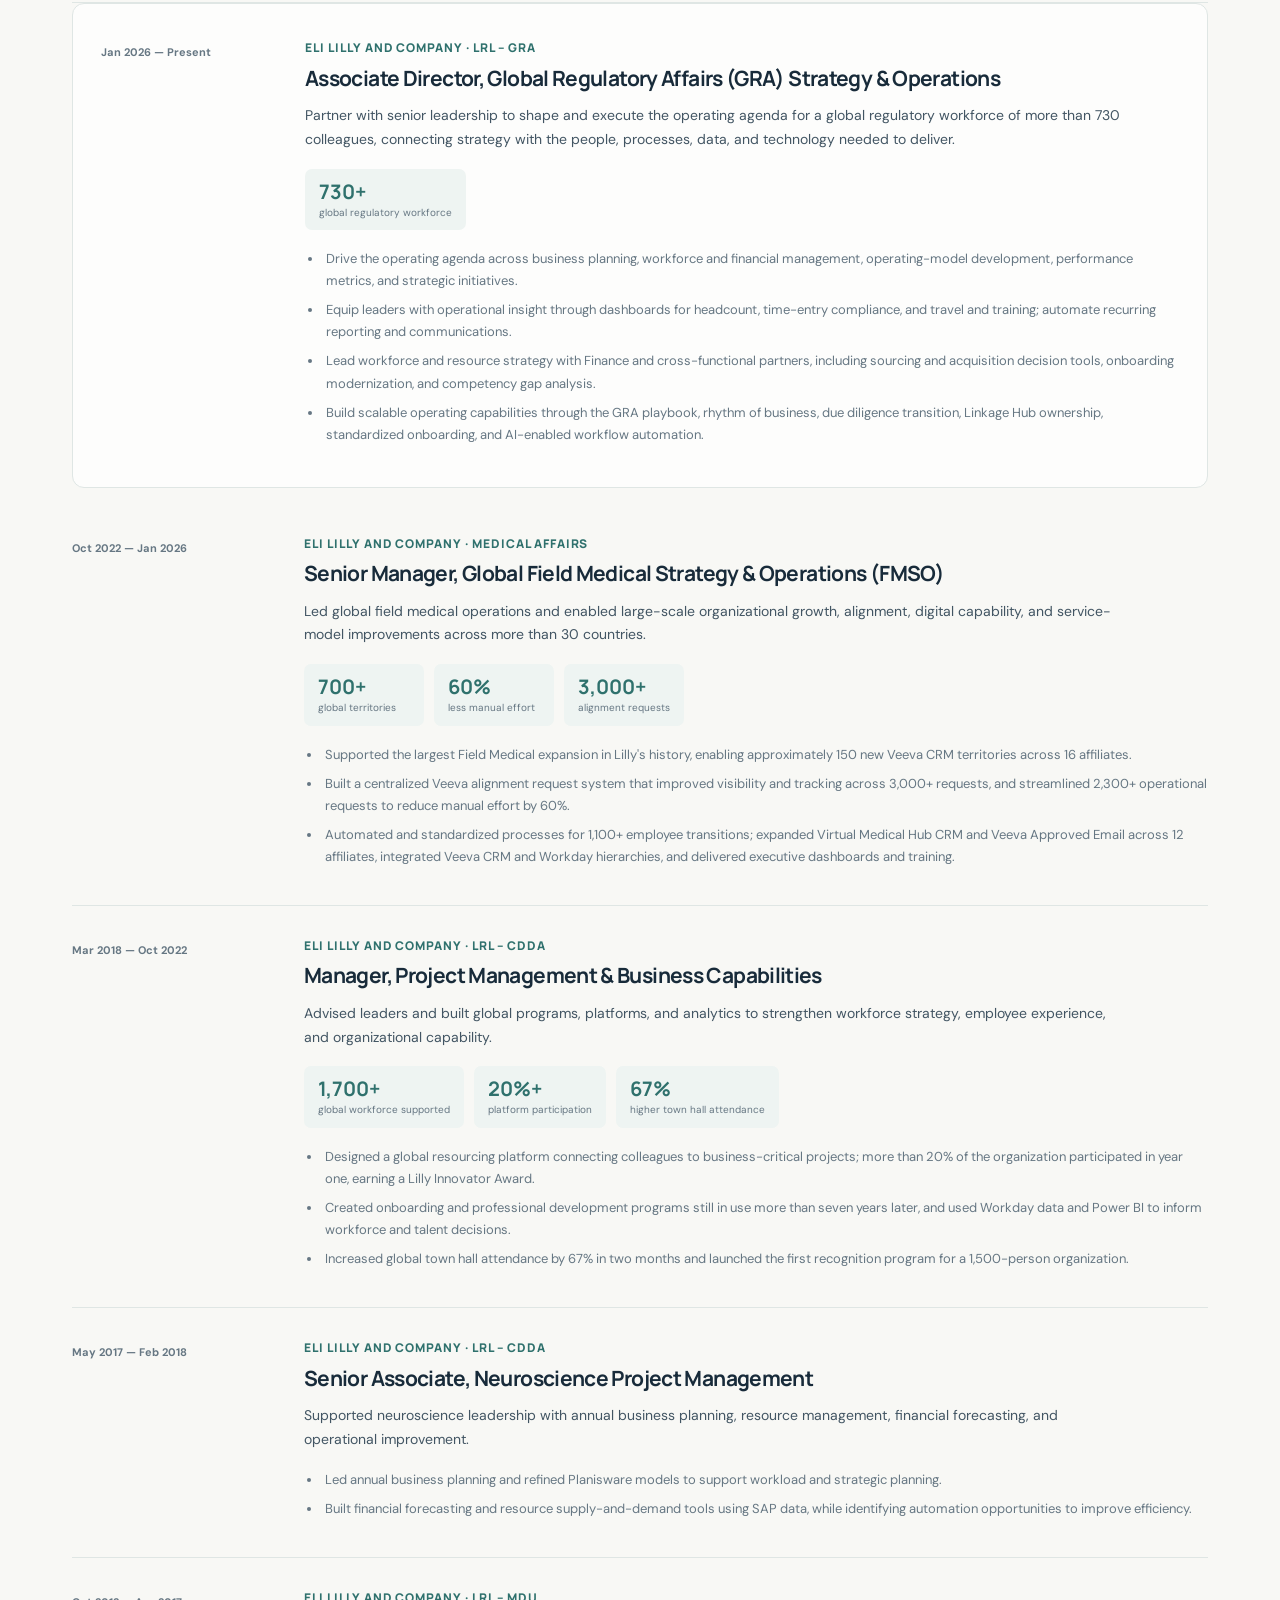
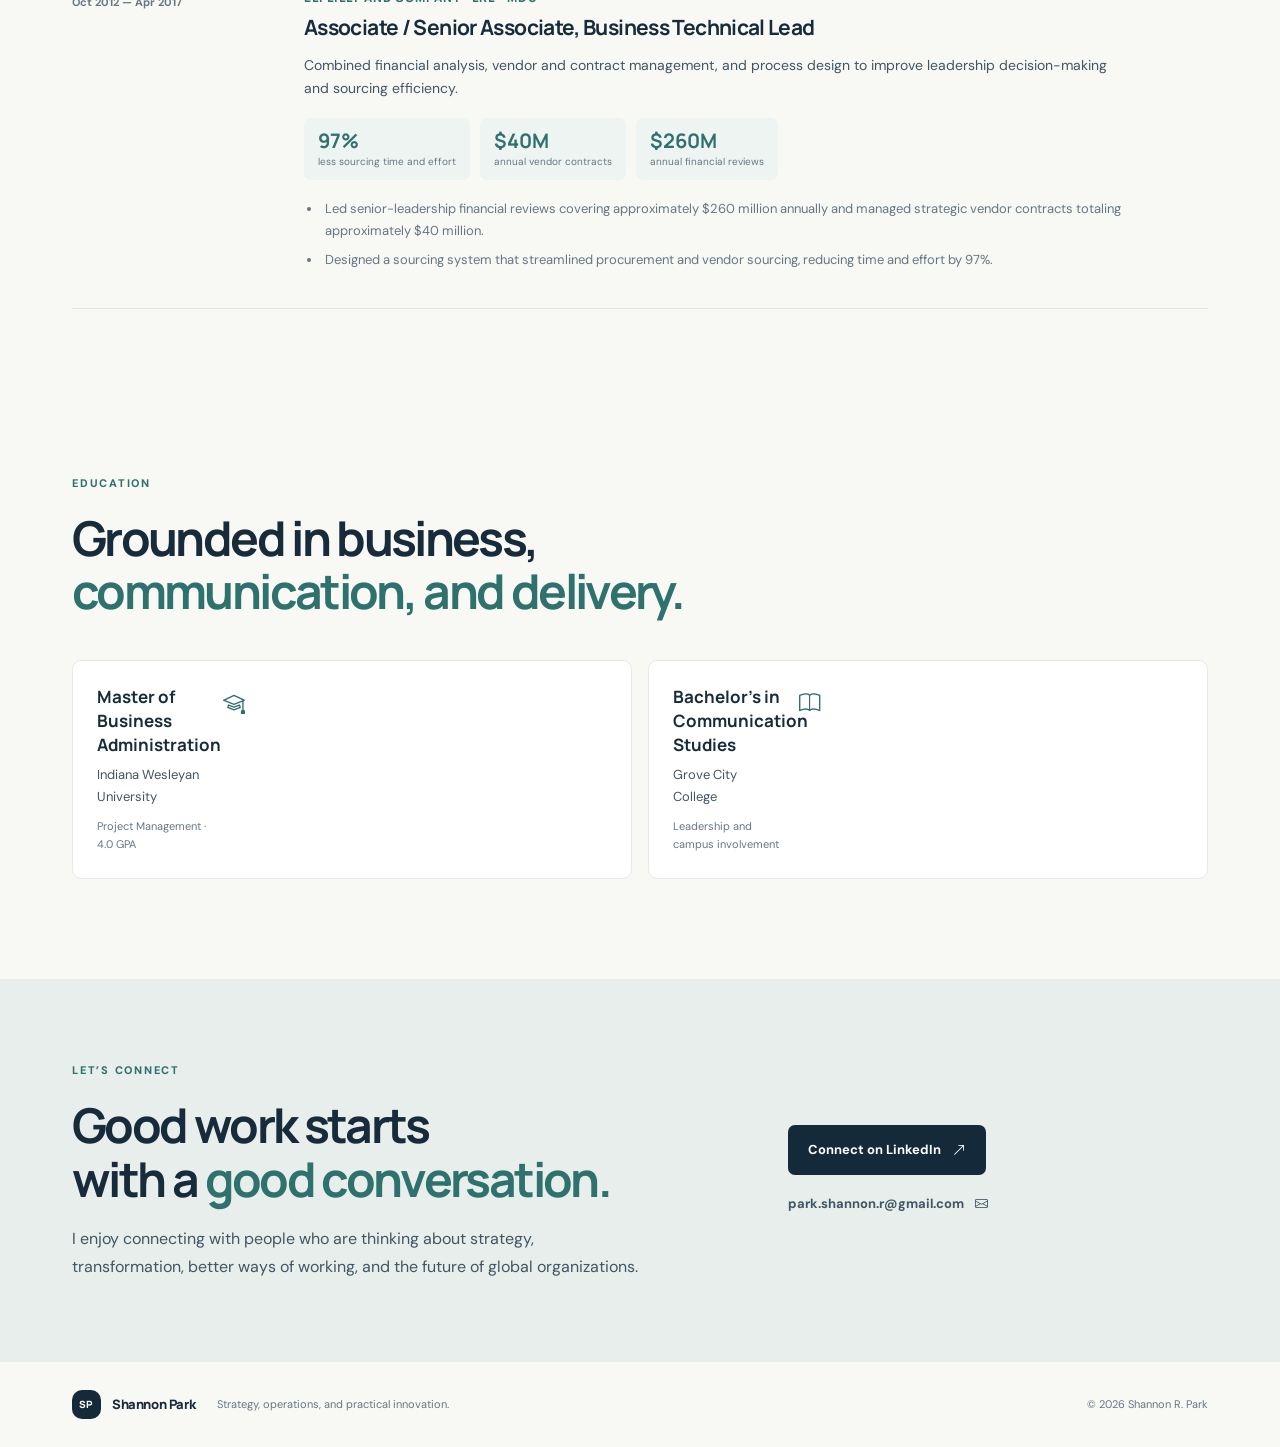
==== commit ac4759dd: "Clarify global regulatory workforce metric" ====
--- a/index.html
+++ b/index.html
@@ -117,7 +117,7 @@
             <p class="experience-company">Eli Lilly and Company · LRL – GRA</p>
             <h3 class="experience-title">Associate Director, Global Regulatory Affairs (GRA) Strategy &amp; Operations</h3>
             <p class="experience-summary">Partner with senior leadership to shape and execute the operating agenda for a global regulatory workforce of more than 730 colleagues, connecting strategy with the people, processes, data, and technology needed to deliver.</p>
-            <div class="experience-metrics"><div class="experience-metric"><strong>730+</strong><span>global workforce</span></div></div>
+            <div class="experience-metrics"><div class="experience-metric"><strong>730+</strong><span>global regulatory workforce</span></div></div>
             <ul class="experience-bullets">
               <li>Drive the operating agenda across business planning, workforce and financial management, operating-model development, performance metrics, and strategic initiatives.</li>
               <li>Equip leaders with operational insight through dashboards for headcount, time-entry compliance, and travel and training; automate recurring reporting and communications.</li>
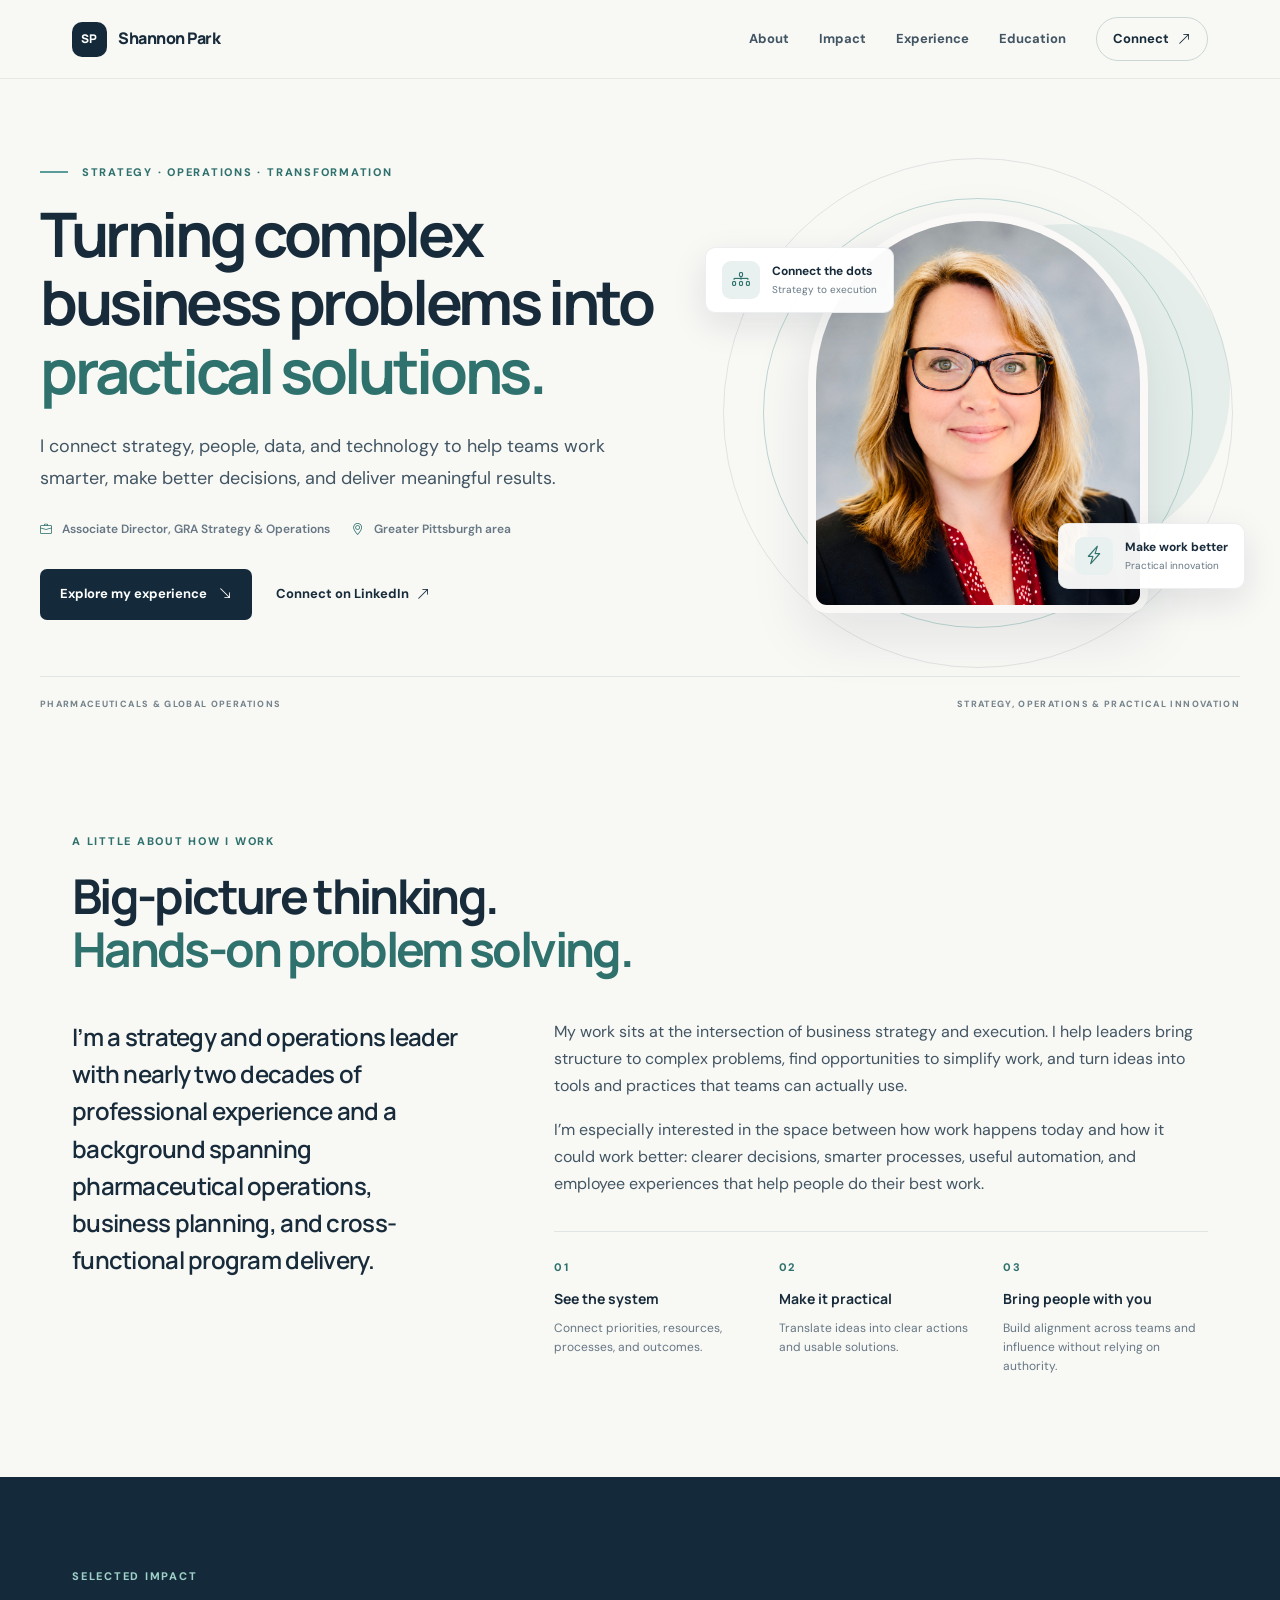
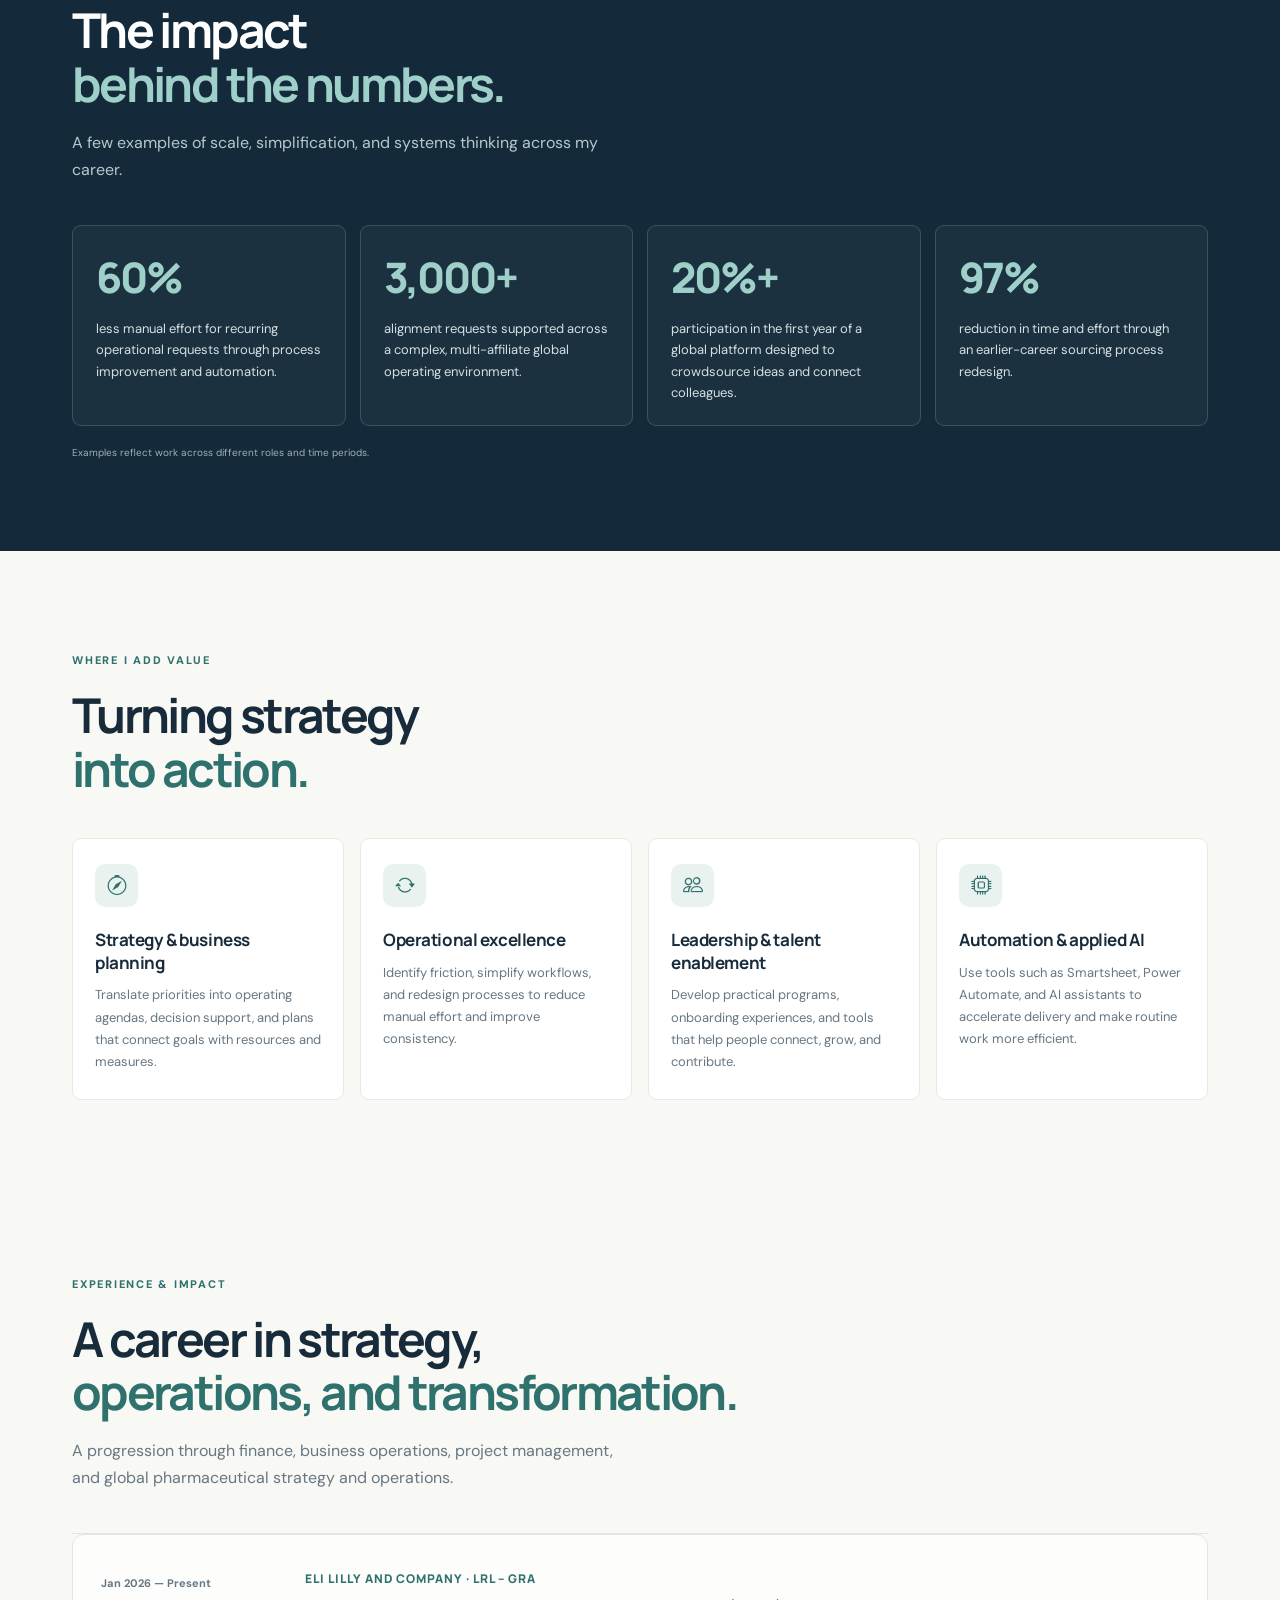
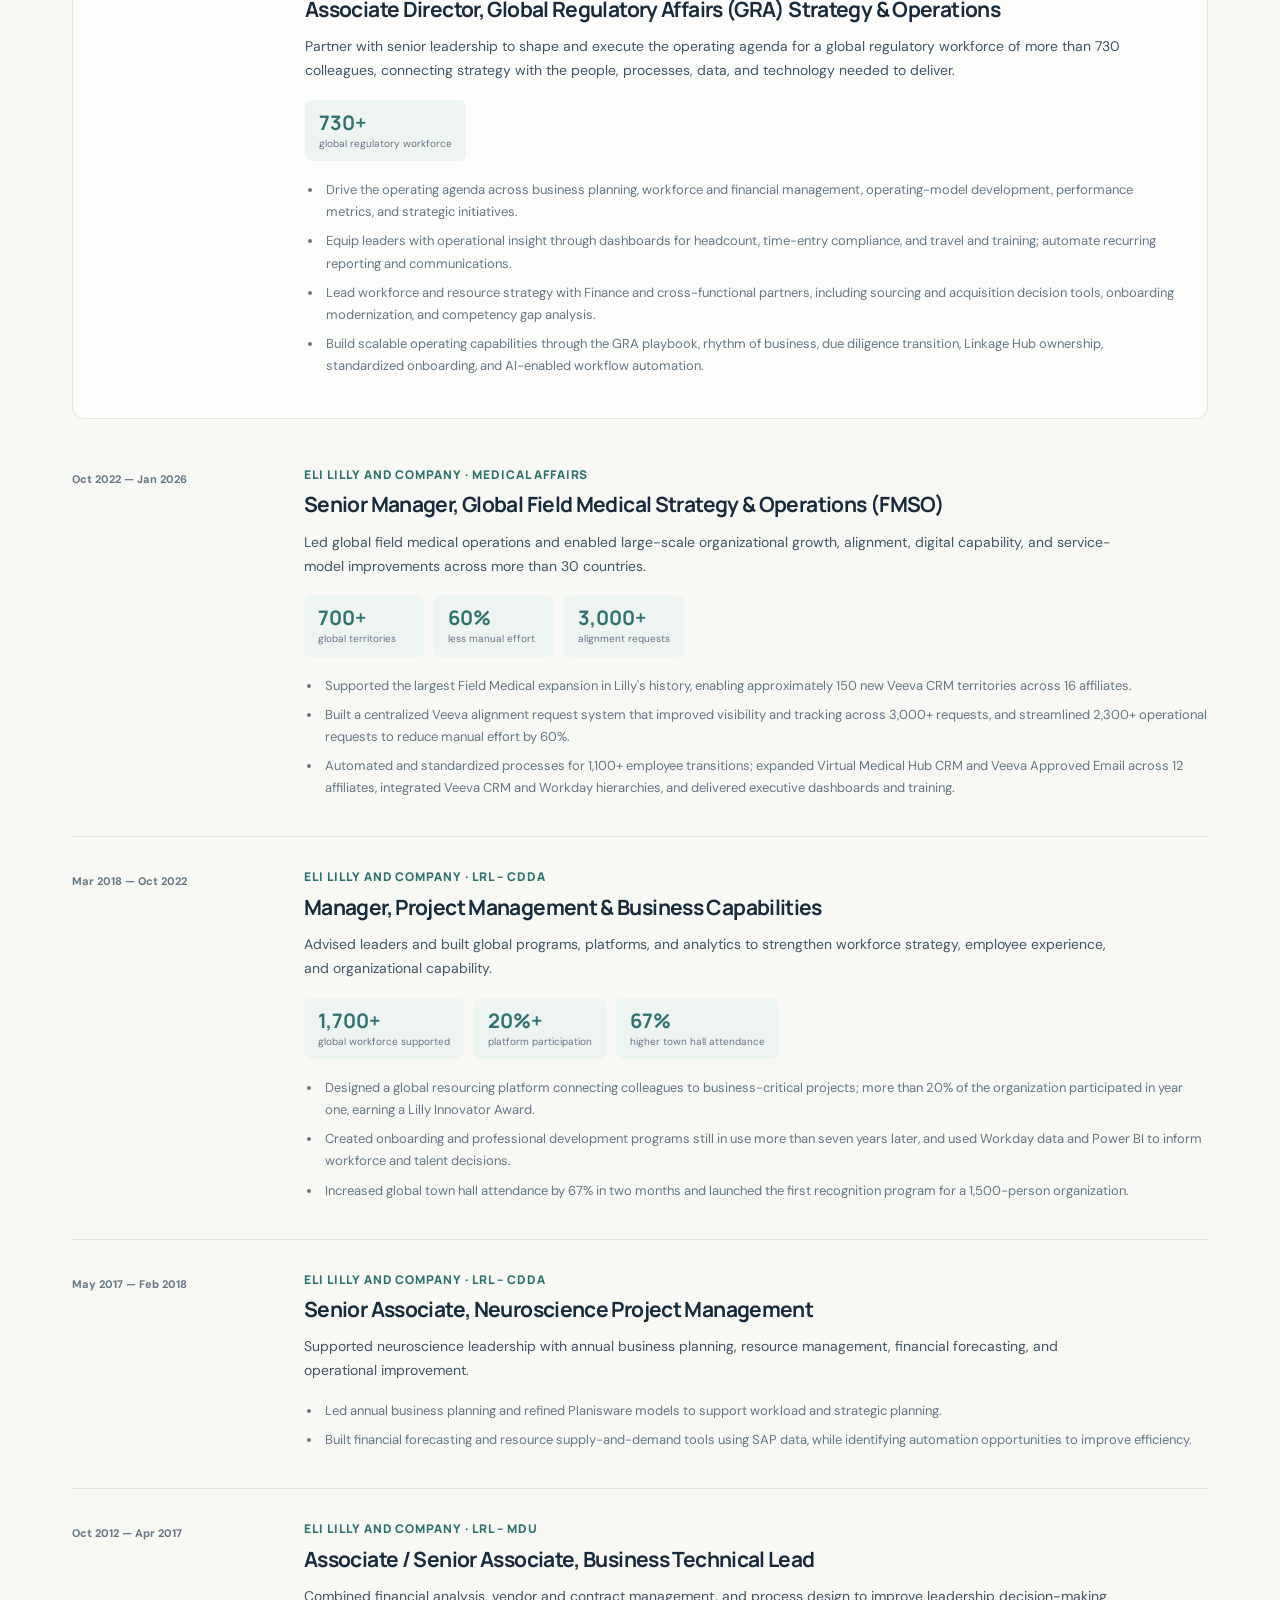
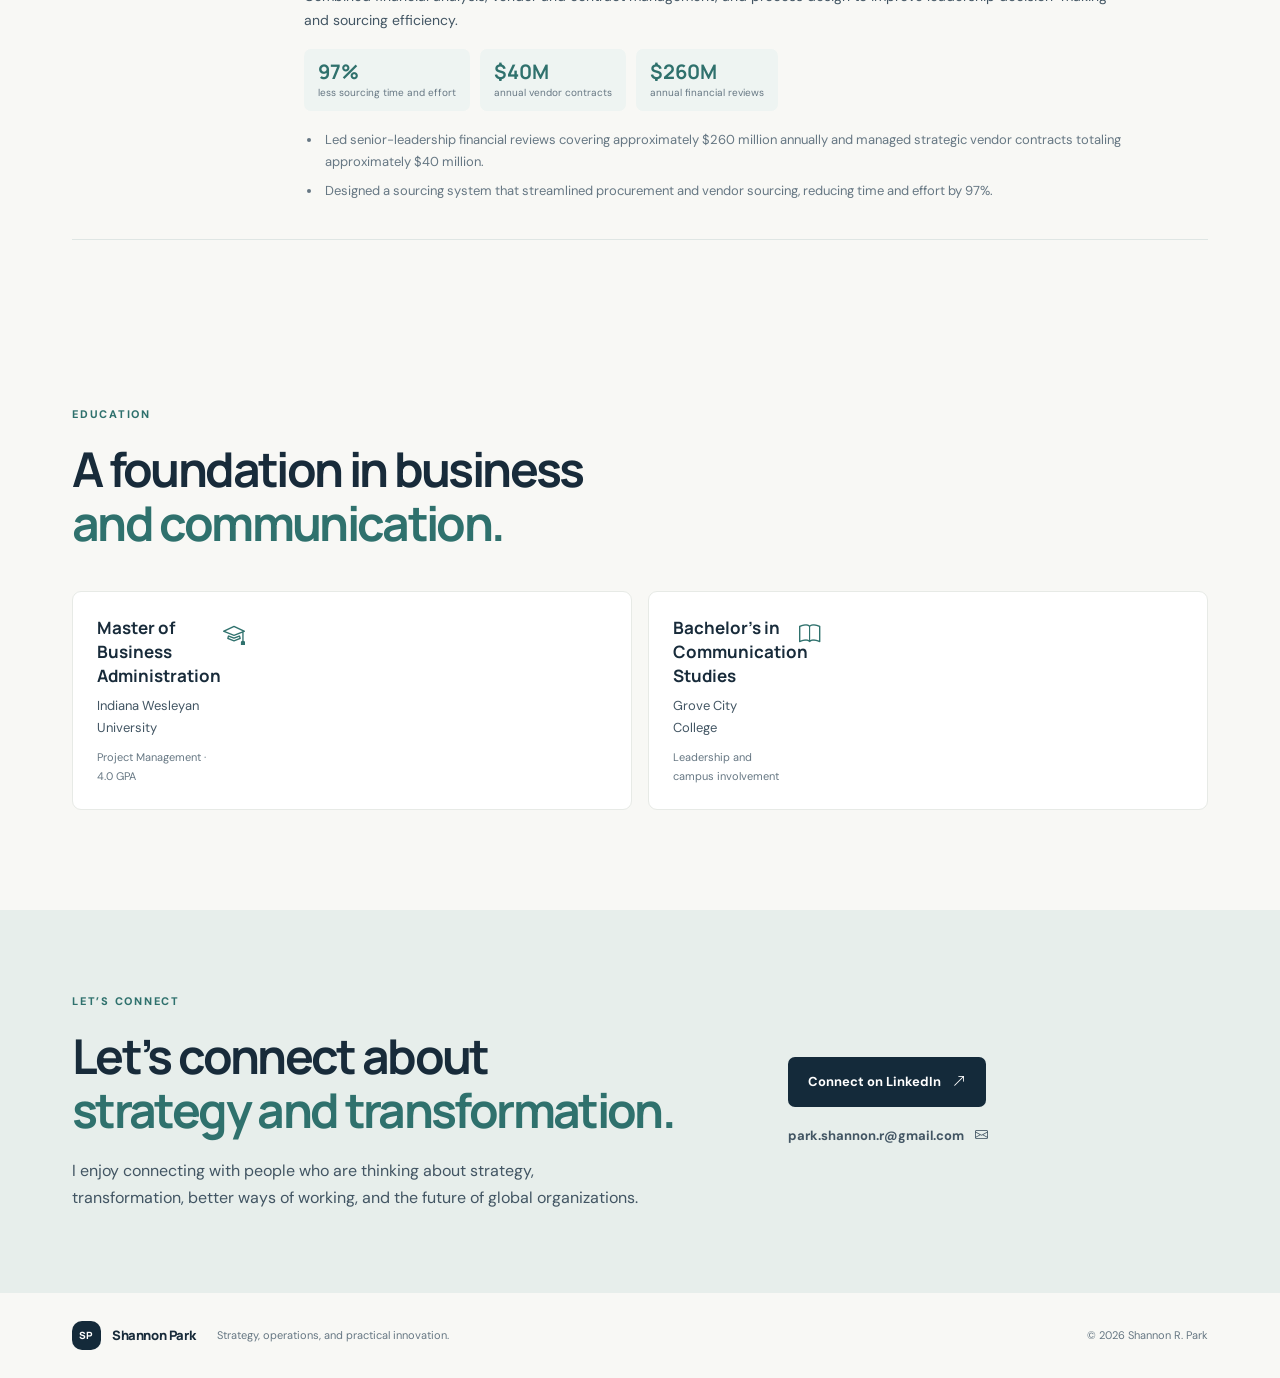
==== commit cf1cd962: "Refine website headlines to sound more direct and authentic" ====
--- a/index.html
+++ b/index.html
@@ -33,7 +33,7 @@
       <div class="hero-grid">
         <div class="hero-copy">
           <p class="eyebrow"><span class="eyebrow-line"></span> STRATEGY · OPERATIONS · TRANSFORMATION</p>
-          <h1>Turning complex business challenges into <span>clear, practical progress.</span></h1>
+          <h1>Turning complex business problems into <span>practical solutions.</span></h1>
           <p class="hero-intro">I connect strategy, people, data, and technology to help teams work smarter, make better decisions, and deliver meaningful results.</p>
           <div class="hero-meta">
             <span><i class="bi bi-briefcase"></i> Associate Director, GRA Strategy &amp; Operations</span>
@@ -52,7 +52,7 @@
           <div class="floating-note note-bottom"><span class="note-icon"><i class="bi bi-lightning-charge"></i></span><span><strong>Make work better</strong><small>Practical innovation</small></span></div>
         </div>
       </div>
-      <div class="hero-bottom"><span>PHARMACEUTICALS &amp; GLOBAL OPERATIONS</span><span>CURIOUS BY NATURE. OUTCOMES BY DESIGN.</span></div>
+      <div class="hero-bottom"><span>PHARMACEUTICALS &amp; GLOBAL OPERATIONS</span><span>STRATEGY, OPERATIONS &amp; PRACTICAL INNOVATION</span></div>
     </section>
 
     <section class="section about-section" id="about">
@@ -78,7 +78,7 @@
       <div class="section impact-inner">
         <div class="section-heading light-heading">
           <p class="eyebrow">SELECTED IMPACT</p>
-          <h2>Results that make<br><span>the work speak.</span></h2>
+          <h2>The impact<br><span>behind the numbers.</span></h2>
           <p class="section-description">A few examples of scale, simplification, and systems thinking across my career.</p>
         </div>
         <div class="impact-grid">
@@ -94,7 +94,7 @@
     <section class="section capabilities-section">
       <div class="section-heading">
         <p class="eyebrow">WHERE I ADD VALUE</p>
-        <h2>Strategy is stronger<br><span>when execution works.</span></h2>
+        <h2>Turning strategy<br><span>into action.</span></h2>
       </div>
       <div class="capability-grid">
         <article class="capability-card"><div class="capability-icon"><i class="bi bi-compass"></i></div><h3>Strategy &amp; business planning</h3><p>Translate priorities into operating agendas, decision support, and plans that connect goals with resources and measures.</p></article>
@@ -107,7 +107,7 @@
     <section class="section experience-section" id="experience">
       <div class="section-heading">
         <p class="eyebrow">EXPERIENCE &amp; IMPACT</p>
-        <h2>Experience built around<br><span>making things work better.</span></h2>
+        <h2>A career in strategy,<br><span>operations, and transformation.</span></h2>
         <p class="section-description">A progression through finance, business operations, project management, and global pharmaceutical strategy and operations.</p>
       </div>
       <div id="professional-experience" class="experience-list">
@@ -185,7 +185,7 @@
     <section class="section education-section" id="education">
       <div class="section-heading">
         <p class="eyebrow">EDUCATION</p>
-        <h2>Grounded in business,<br><span>communication, and delivery.</span></h2>
+        <h2>A foundation in business<br><span>and communication.</span></h2>
       </div>
       <div class="education-grid">
         <article class="education-card"><div><h3>Master of Business Administration</h3><p>Indiana Wesleyan University</p><span class="education-detail">Project Management · 4.0 GPA</span></div><i class="bi bi-mortarboard"></i></article>
@@ -195,7 +195,7 @@
 
     <section class="contact-section" id="contact">
       <div class="section contact-inner">
-        <div><p class="eyebrow">LET’S CONNECT</p><h2>Good work starts<br>with a <span>good conversation.</span></h2><p>I enjoy connecting with people who are thinking about strategy, transformation, better ways of working, and the future of global organizations.</p></div>
+        <div><p class="eyebrow">LET’S CONNECT</p><h2>Let’s connect about<br><span>strategy and transformation.</span></h2><p>I enjoy connecting with people who are thinking about strategy, transformation, better ways of working, and the future of global organizations.</p></div>
         <div class="contact-actions"><a class="button button-light" href="https://www.linkedin.com/in/shannonrpark" target="_blank" rel="noopener noreferrer">Connect on LinkedIn <i class="bi bi-arrow-up-right"></i></a><a class="contact-email" href="mailto:park.shannon.r@gmail.com">park.shannon.r@gmail.com <i class="bi bi-envelope"></i></a></div>
       </div>
     </section>
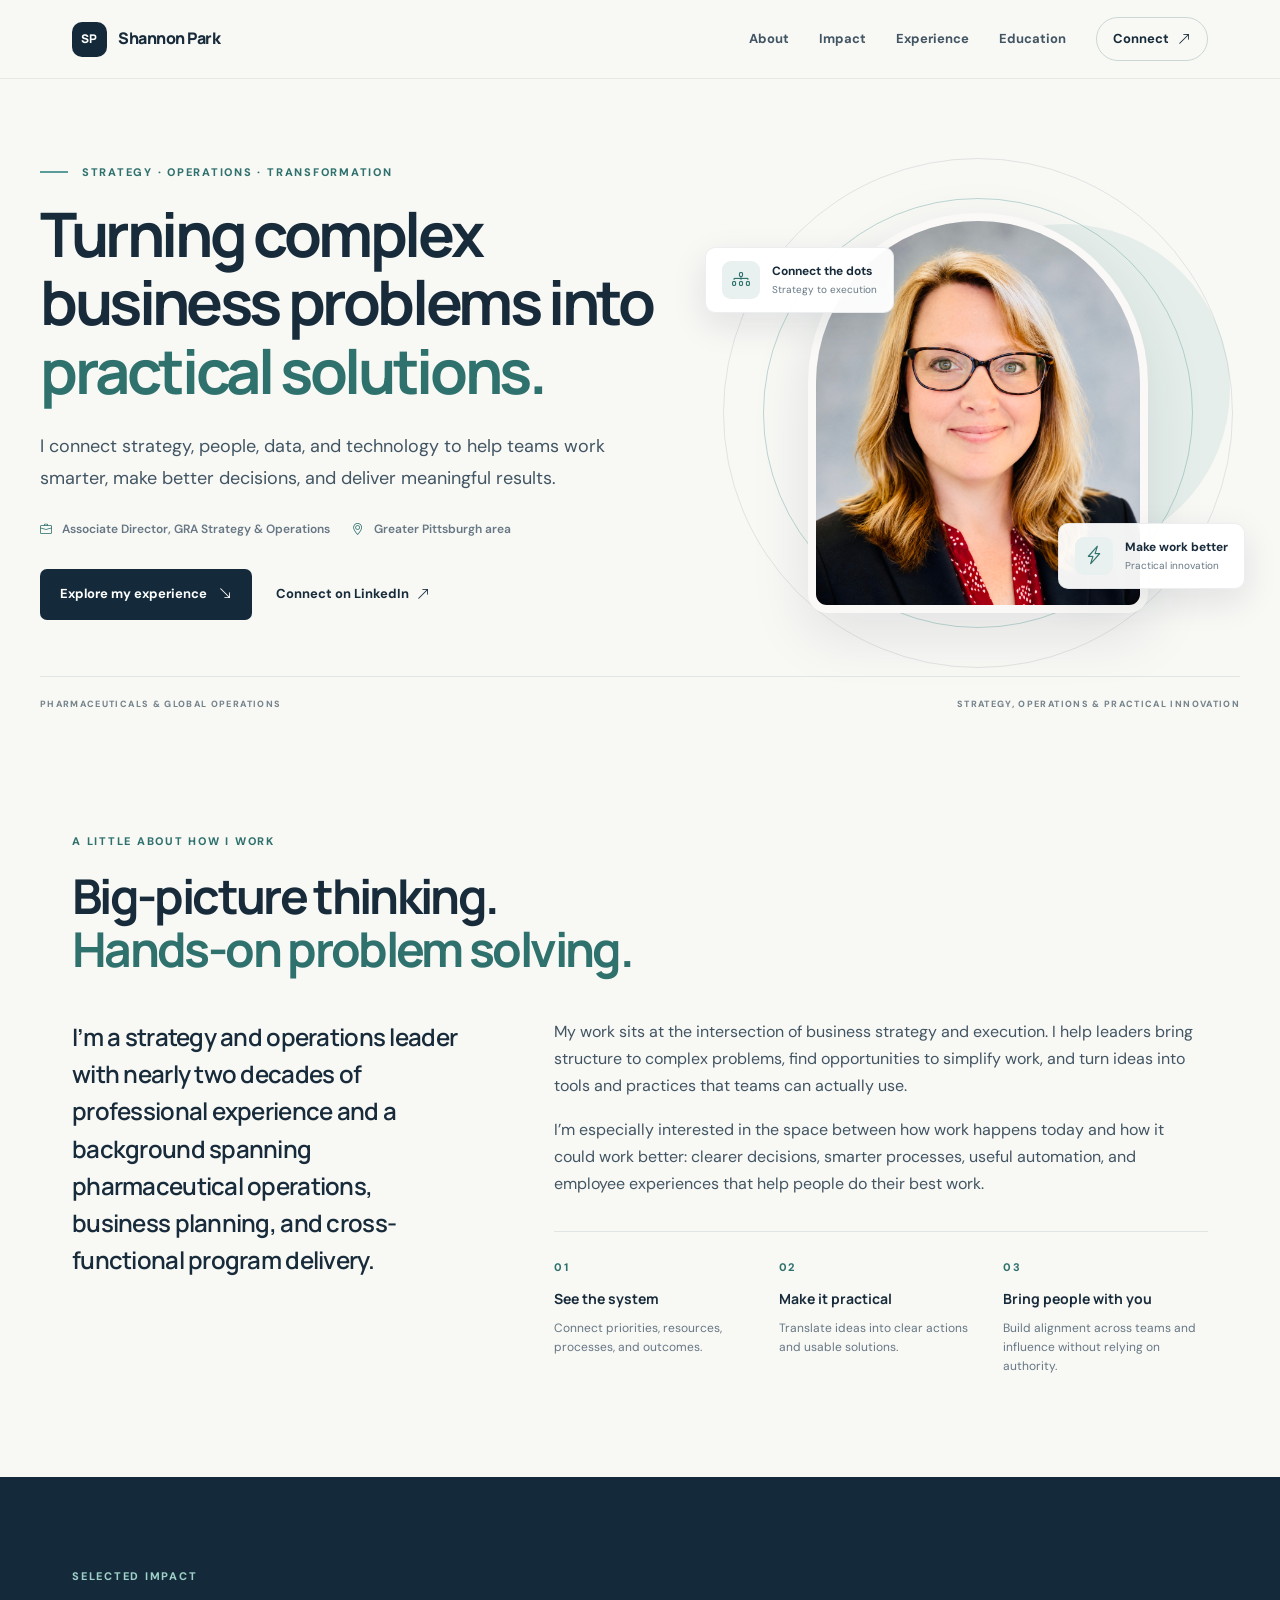
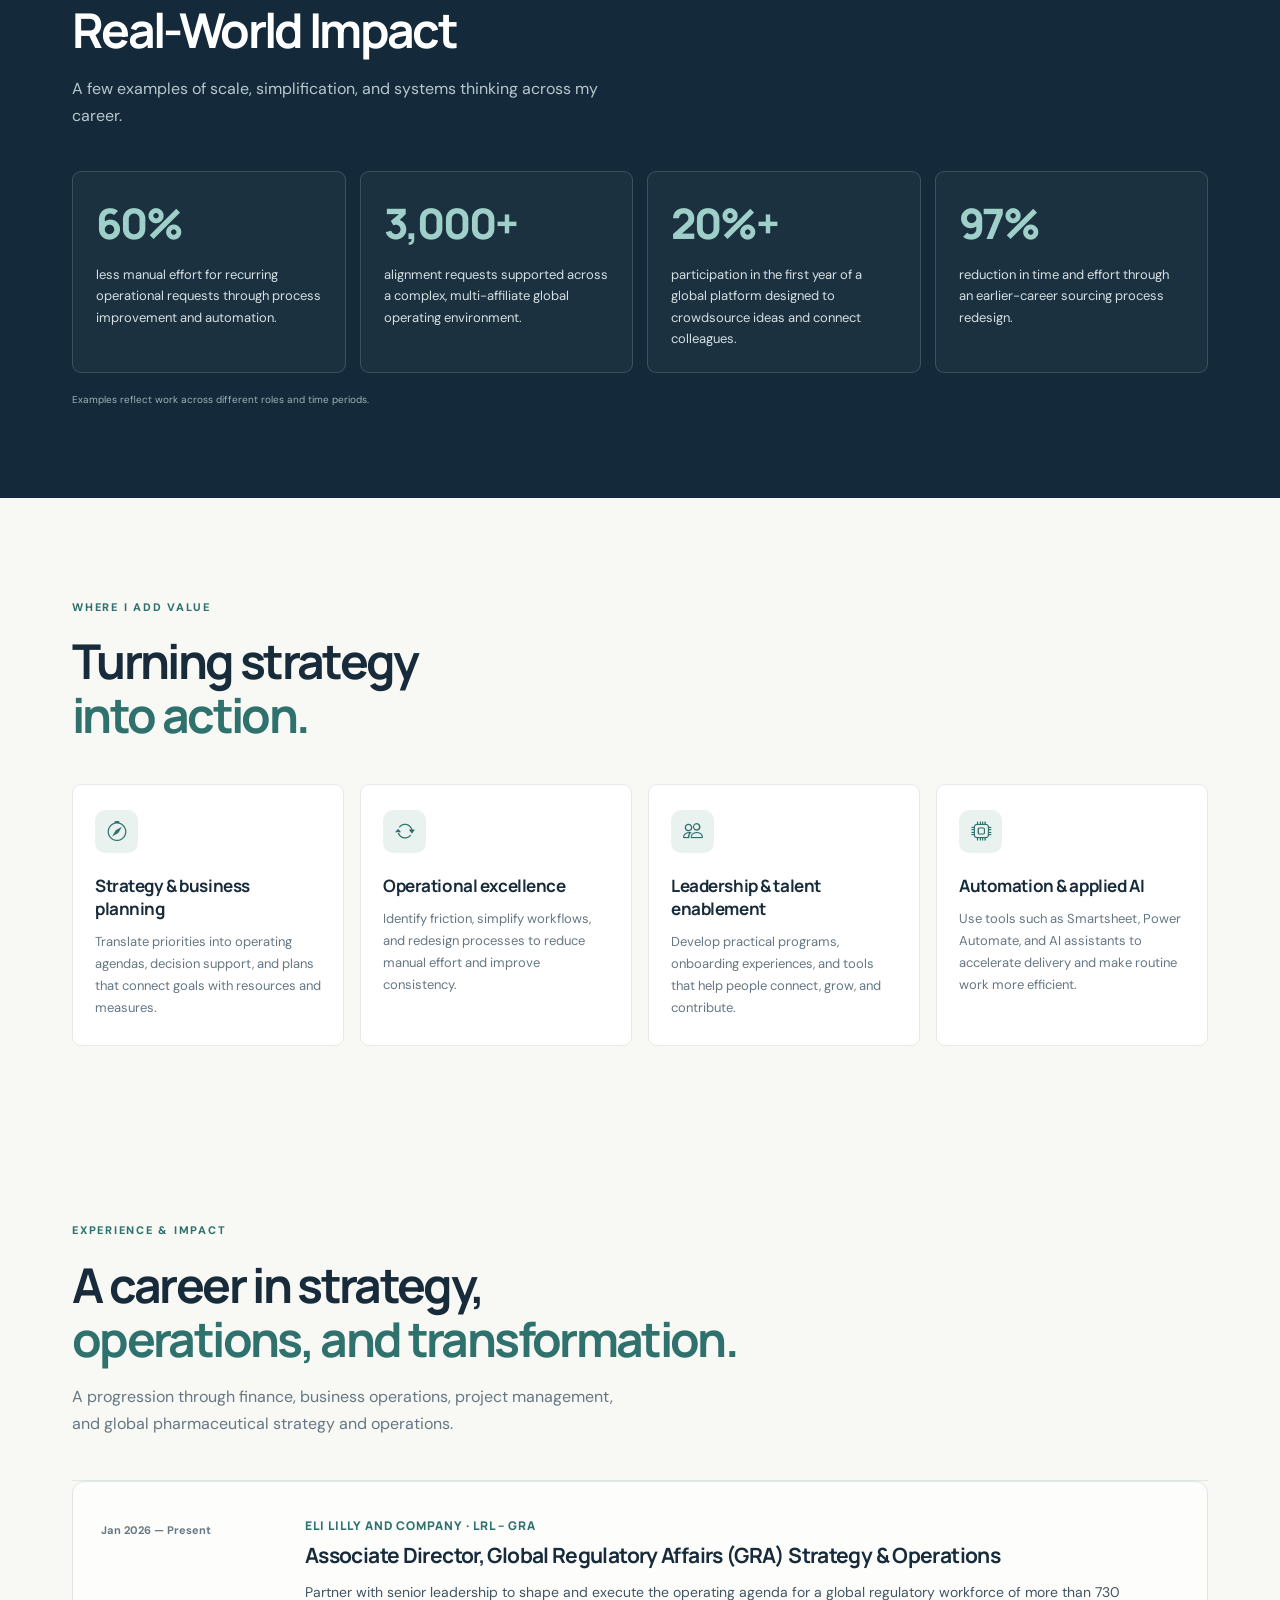
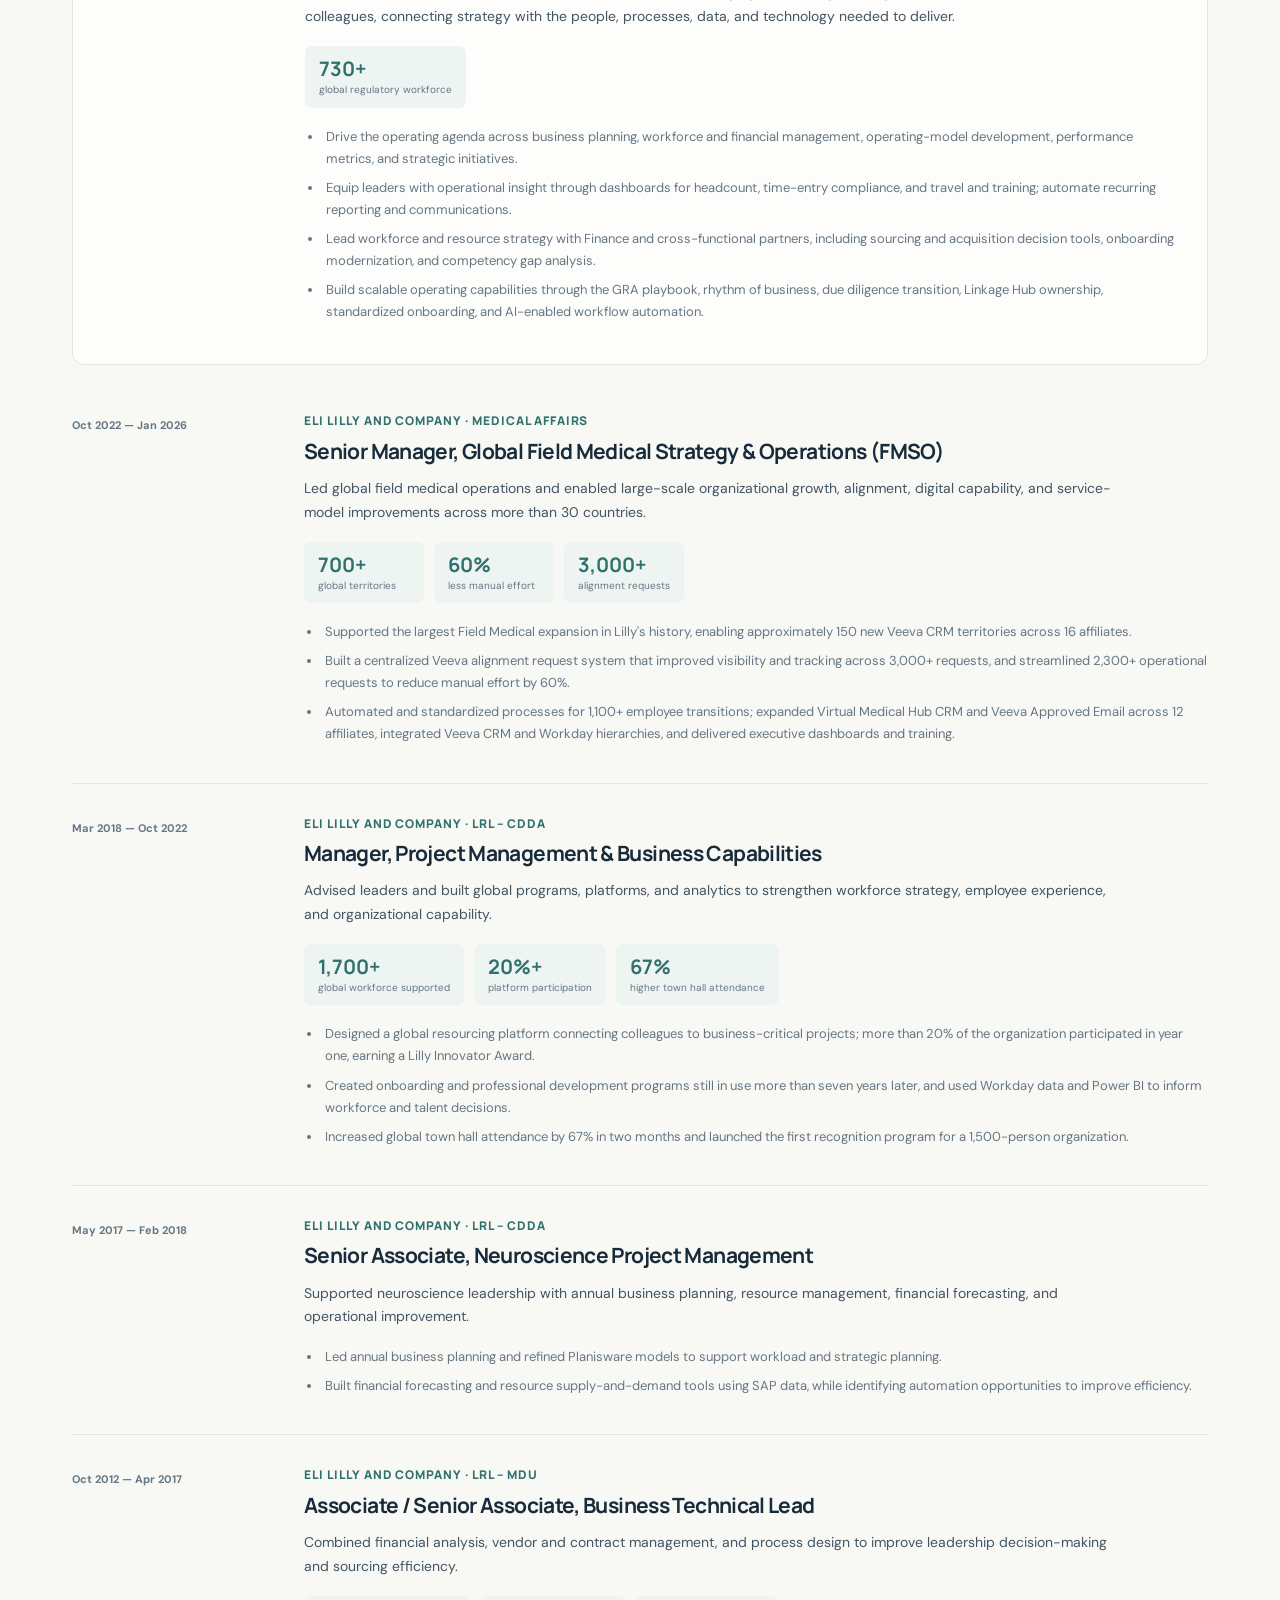
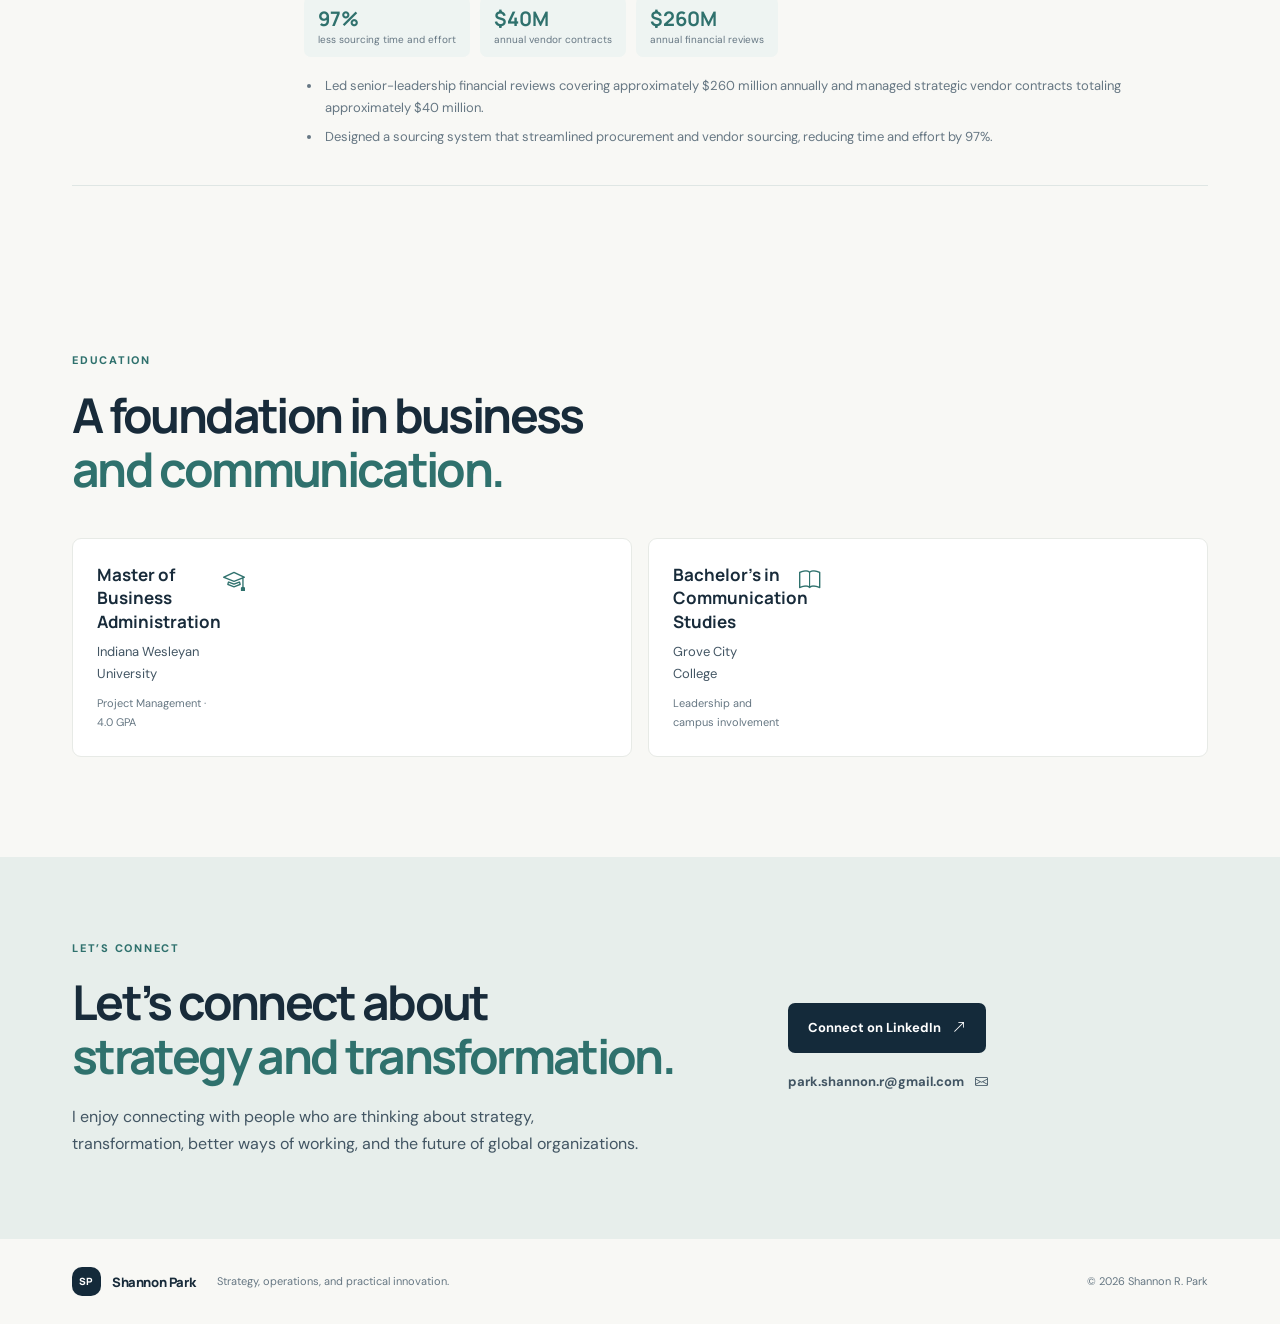
==== commit 1c7df4ae: "Update impact section headline to Real-World Impact" ====
--- a/index.html
+++ b/index.html
@@ -78,7 +78,7 @@
       <div class="section impact-inner">
         <div class="section-heading light-heading">
           <p class="eyebrow">SELECTED IMPACT</p>
-          <h2>The impact<br><span>behind the numbers.</span></h2>
+          <h2>Real-World Impact</h2>
           <p class="section-description">A few examples of scale, simplification, and systems thinking across my career.</p>
         </div>
         <div class="impact-grid">
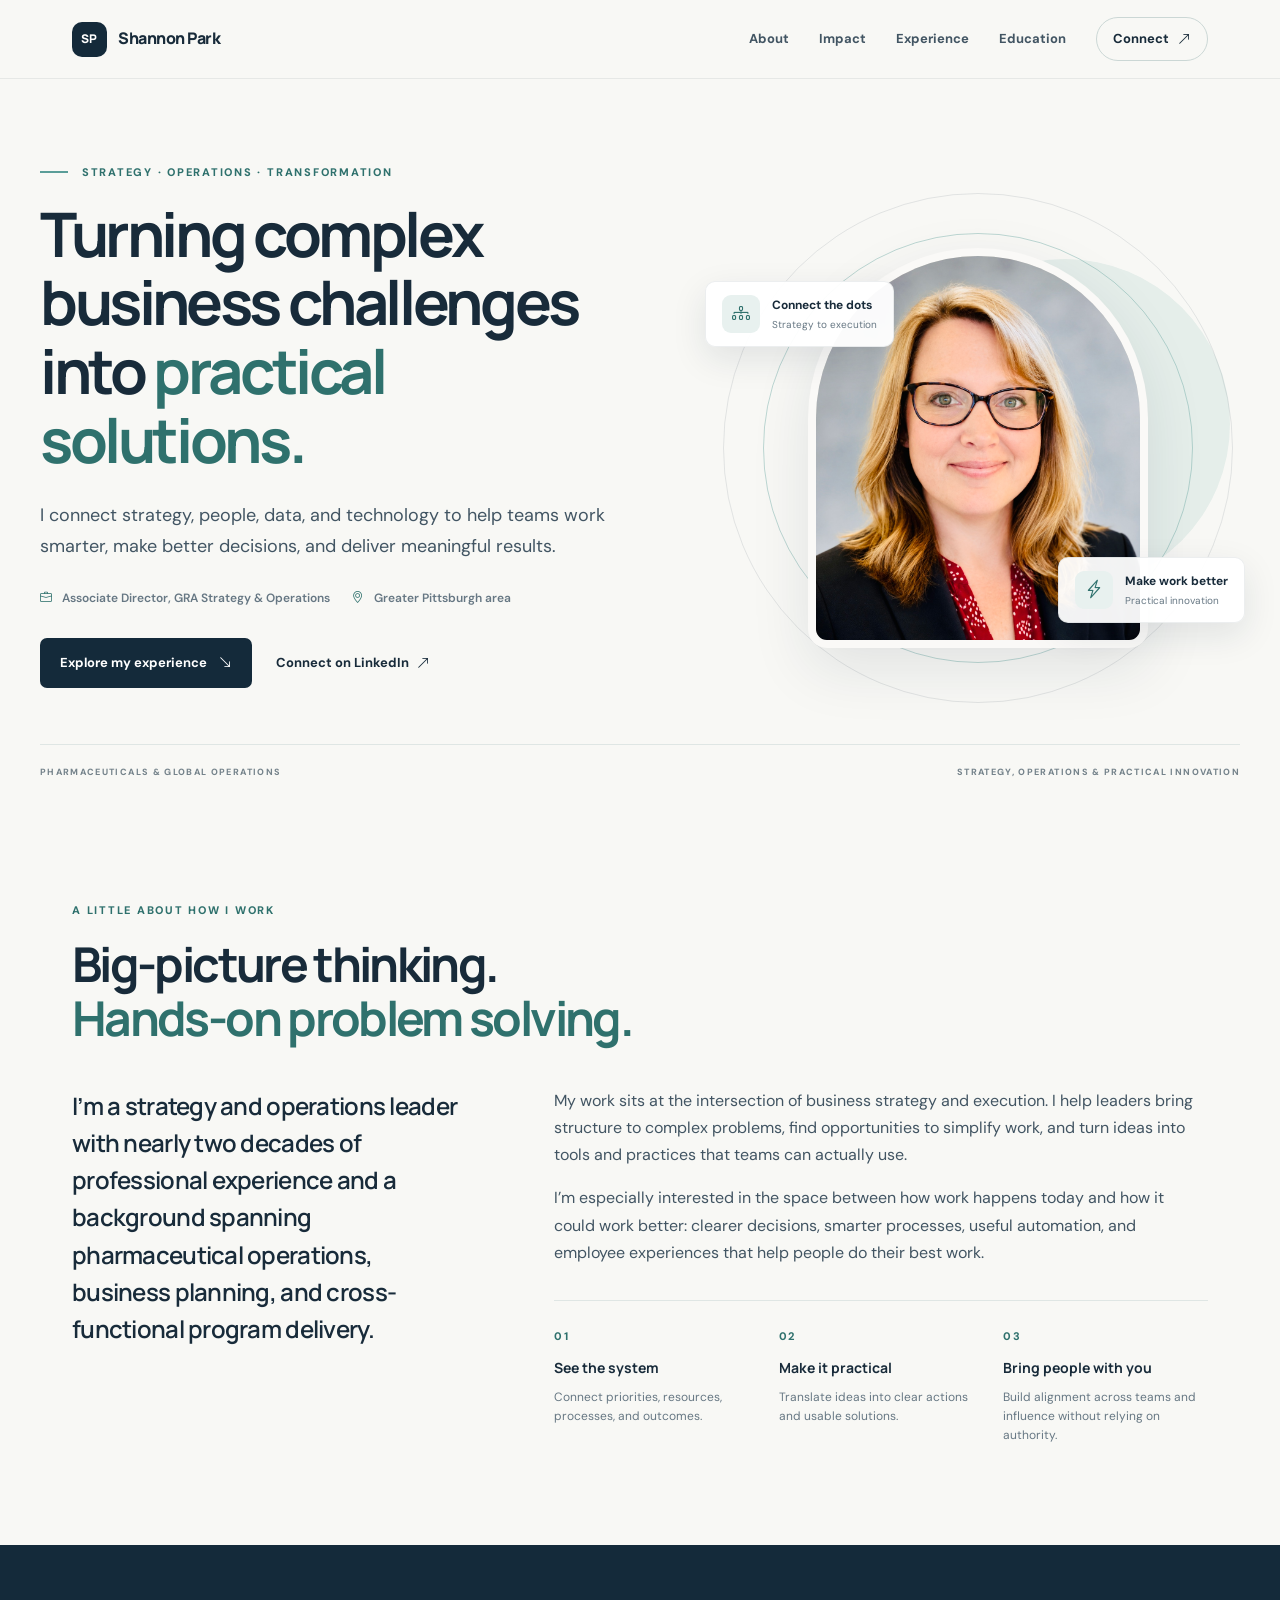
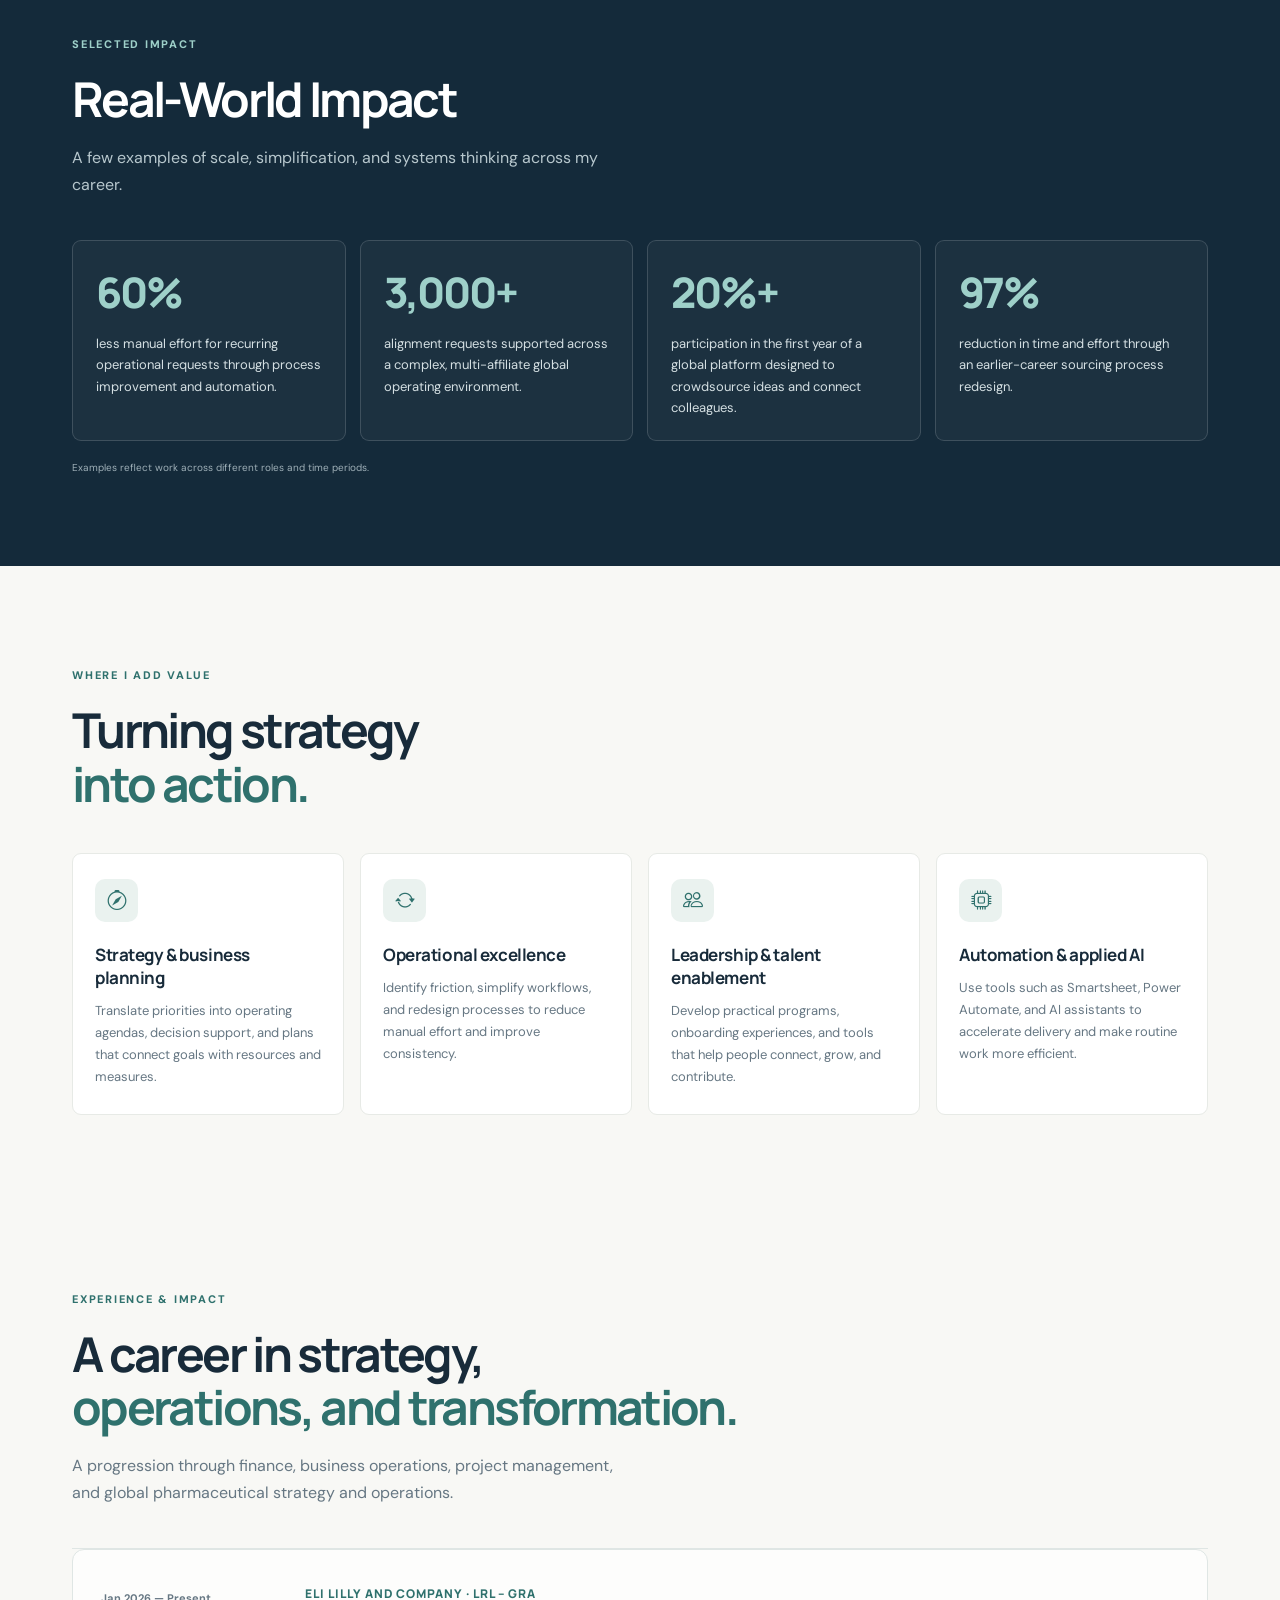
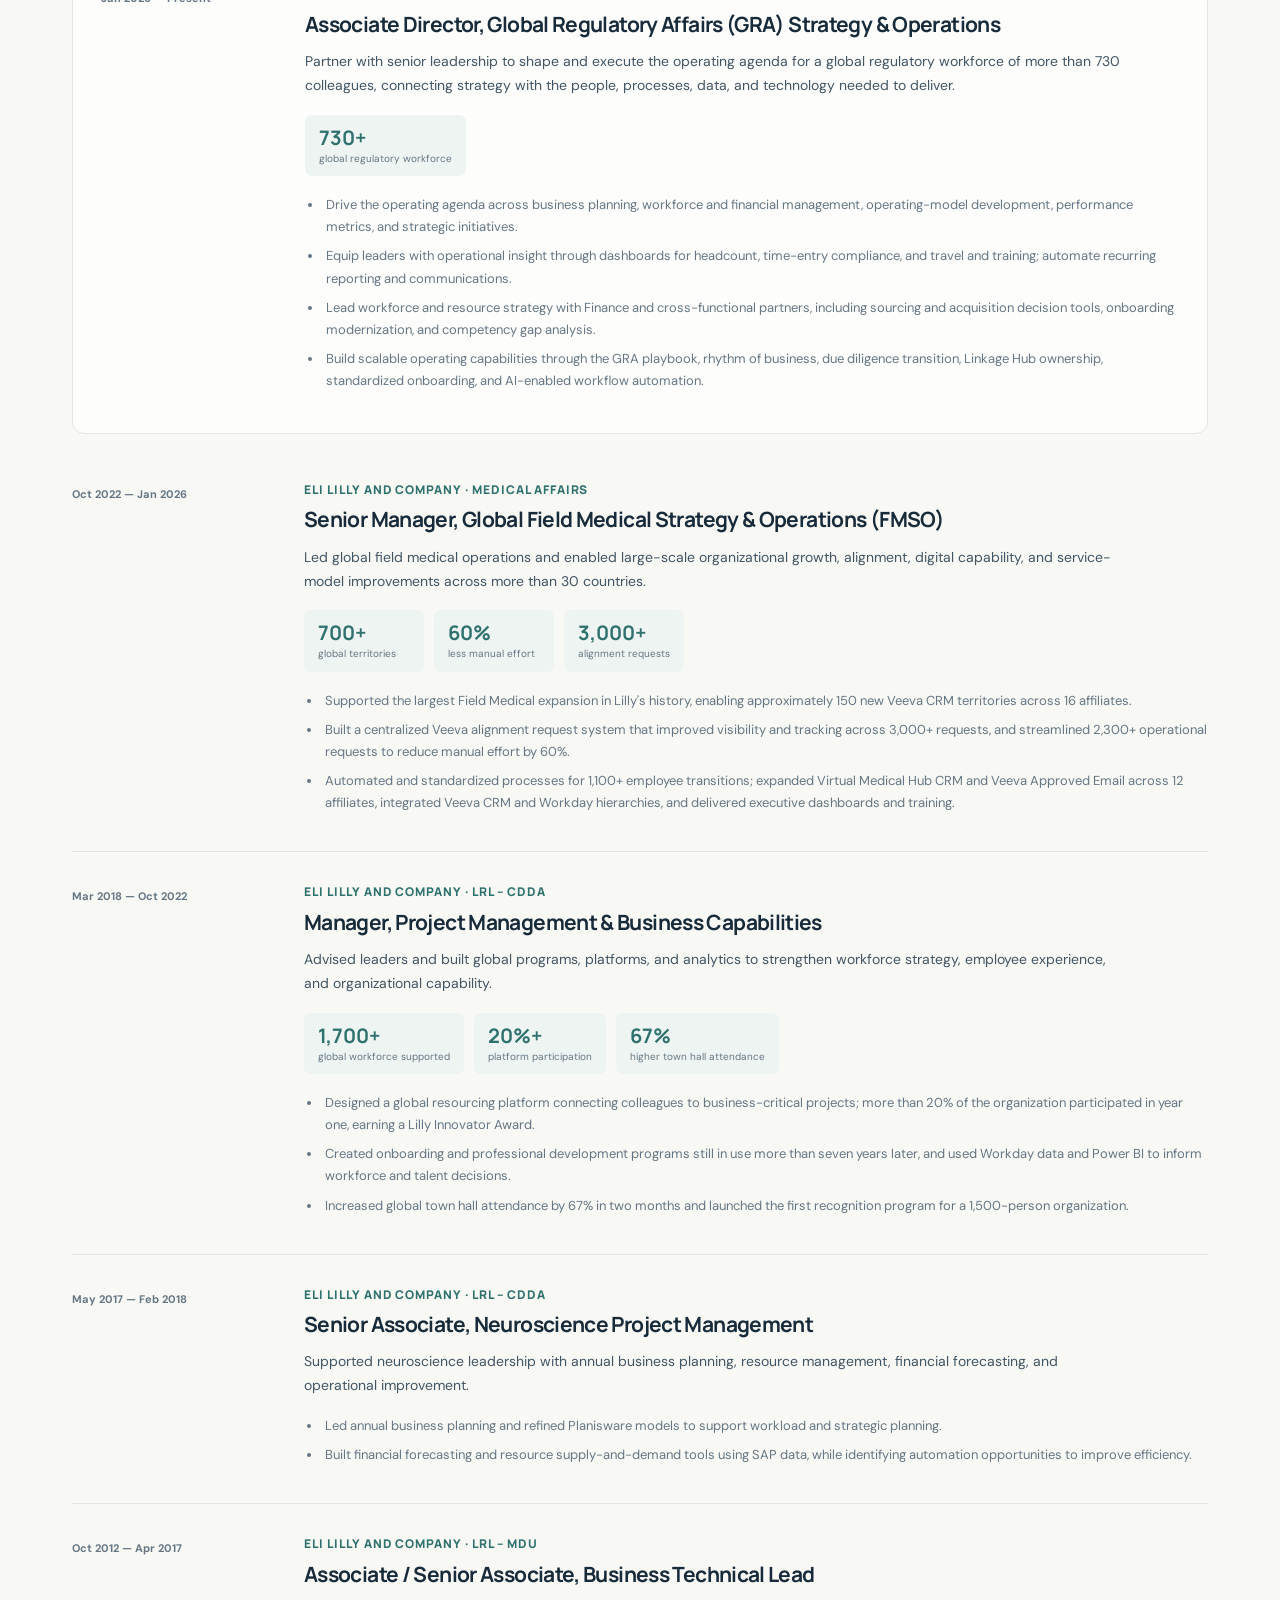
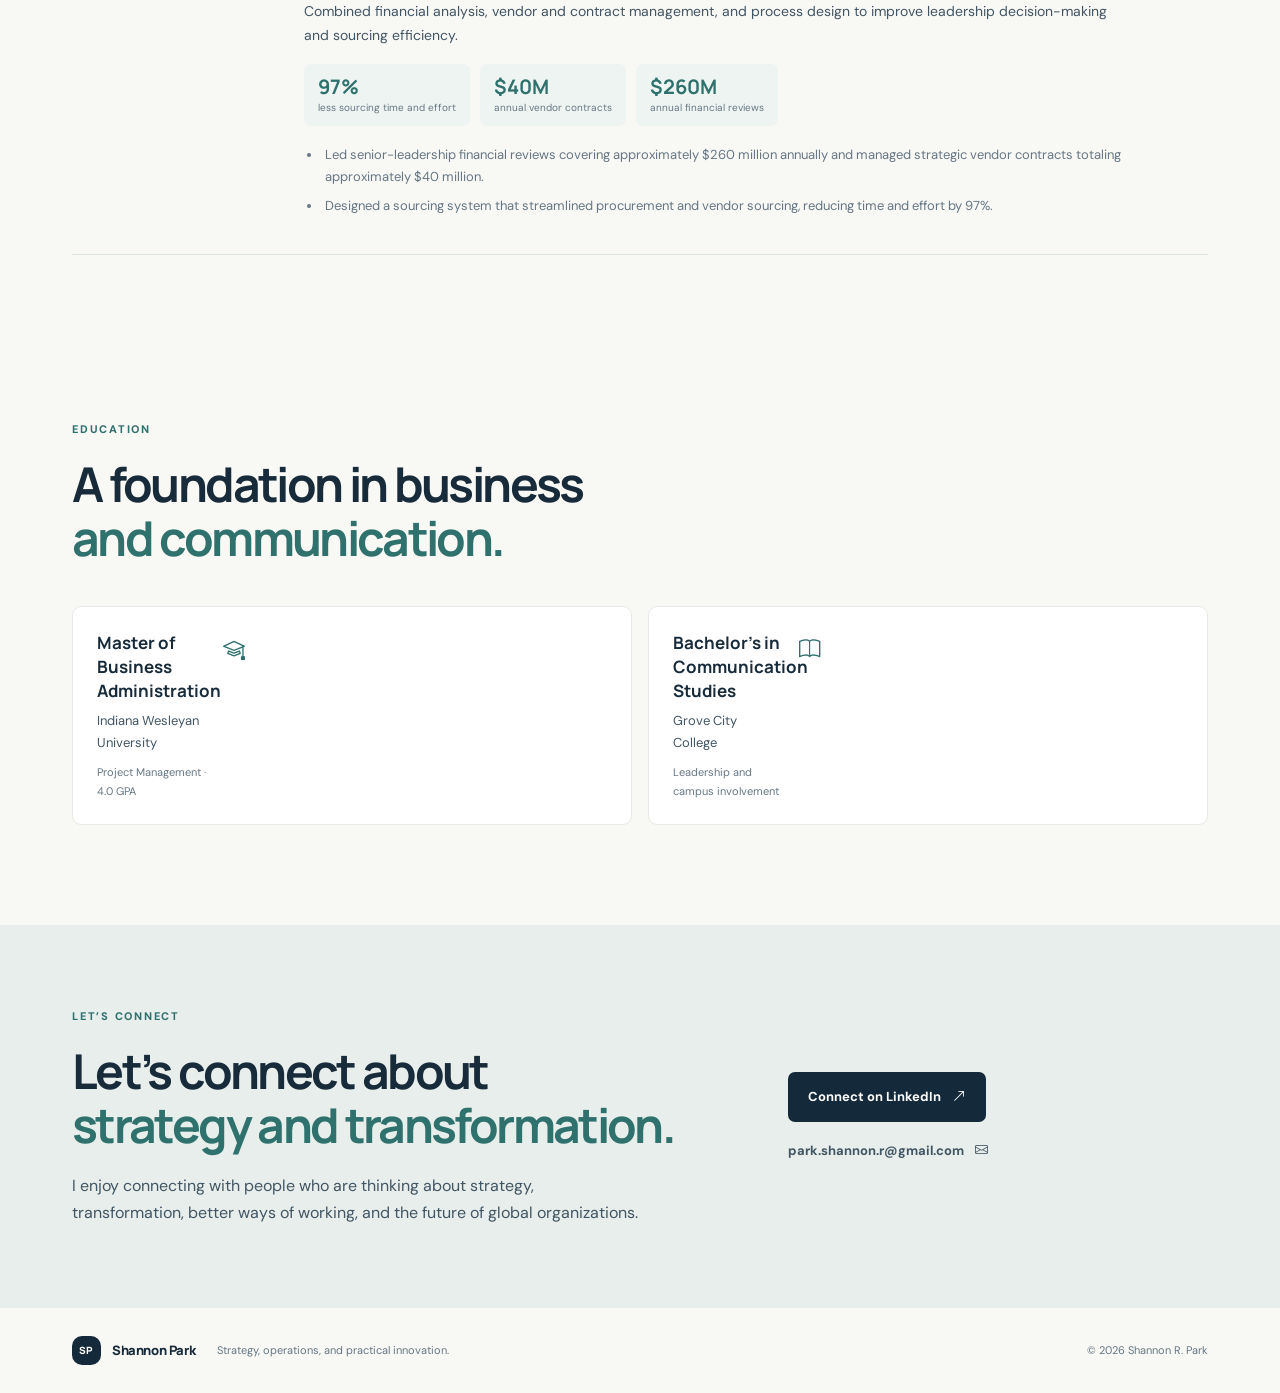
==== commit de4bbf41: "Refine homepage headline to business challenges" ====
--- a/index.html
+++ b/index.html
@@ -33,7 +33,7 @@
       <div class="hero-grid">
         <div class="hero-copy">
           <p class="eyebrow"><span class="eyebrow-line"></span> STRATEGY · OPERATIONS · TRANSFORMATION</p>
-          <h1>Turning complex business problems into <span>practical solutions.</span></h1>
+          <h1>Turning complex business challenges into <span>practical solutions.</span></h1>
           <p class="hero-intro">I connect strategy, people, data, and technology to help teams work smarter, make better decisions, and deliver meaningful results.</p>
           <div class="hero-meta">
             <span><i class="bi bi-briefcase"></i> Associate Director, GRA Strategy &amp; Operations</span>
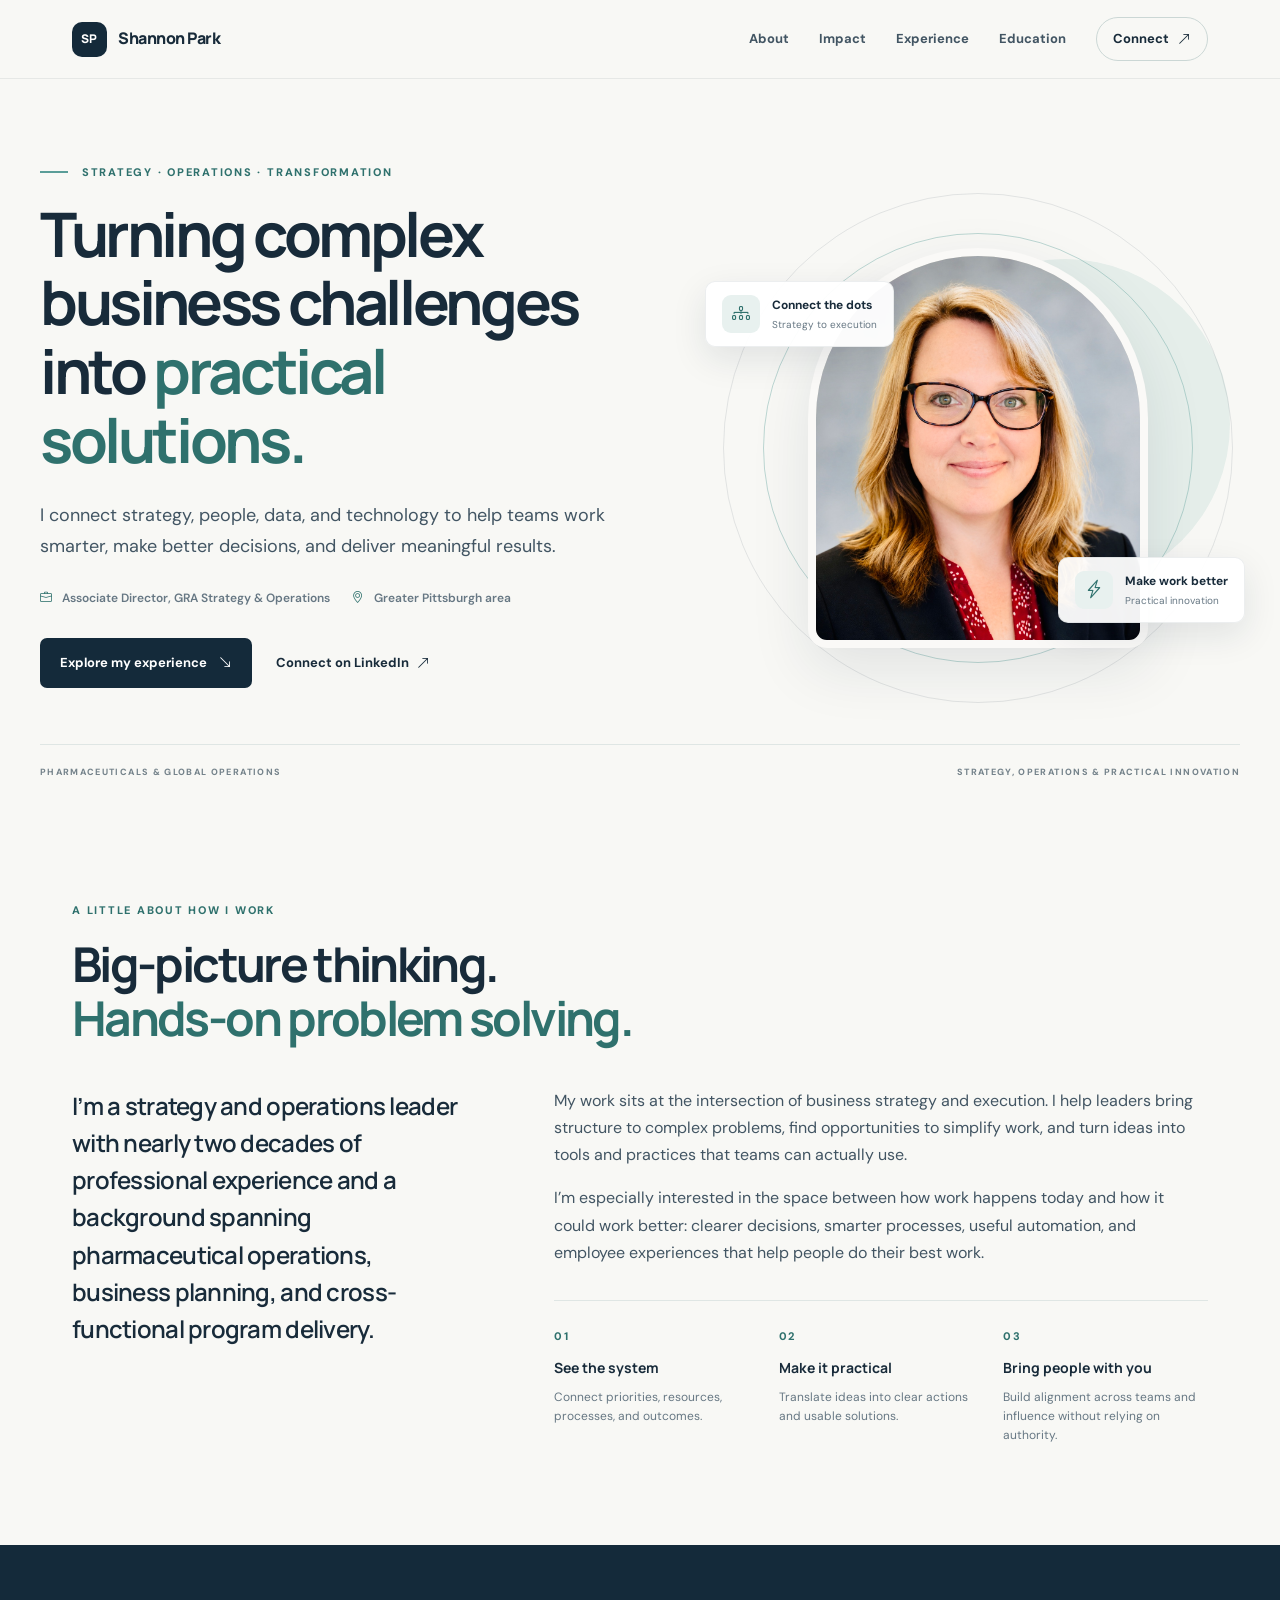
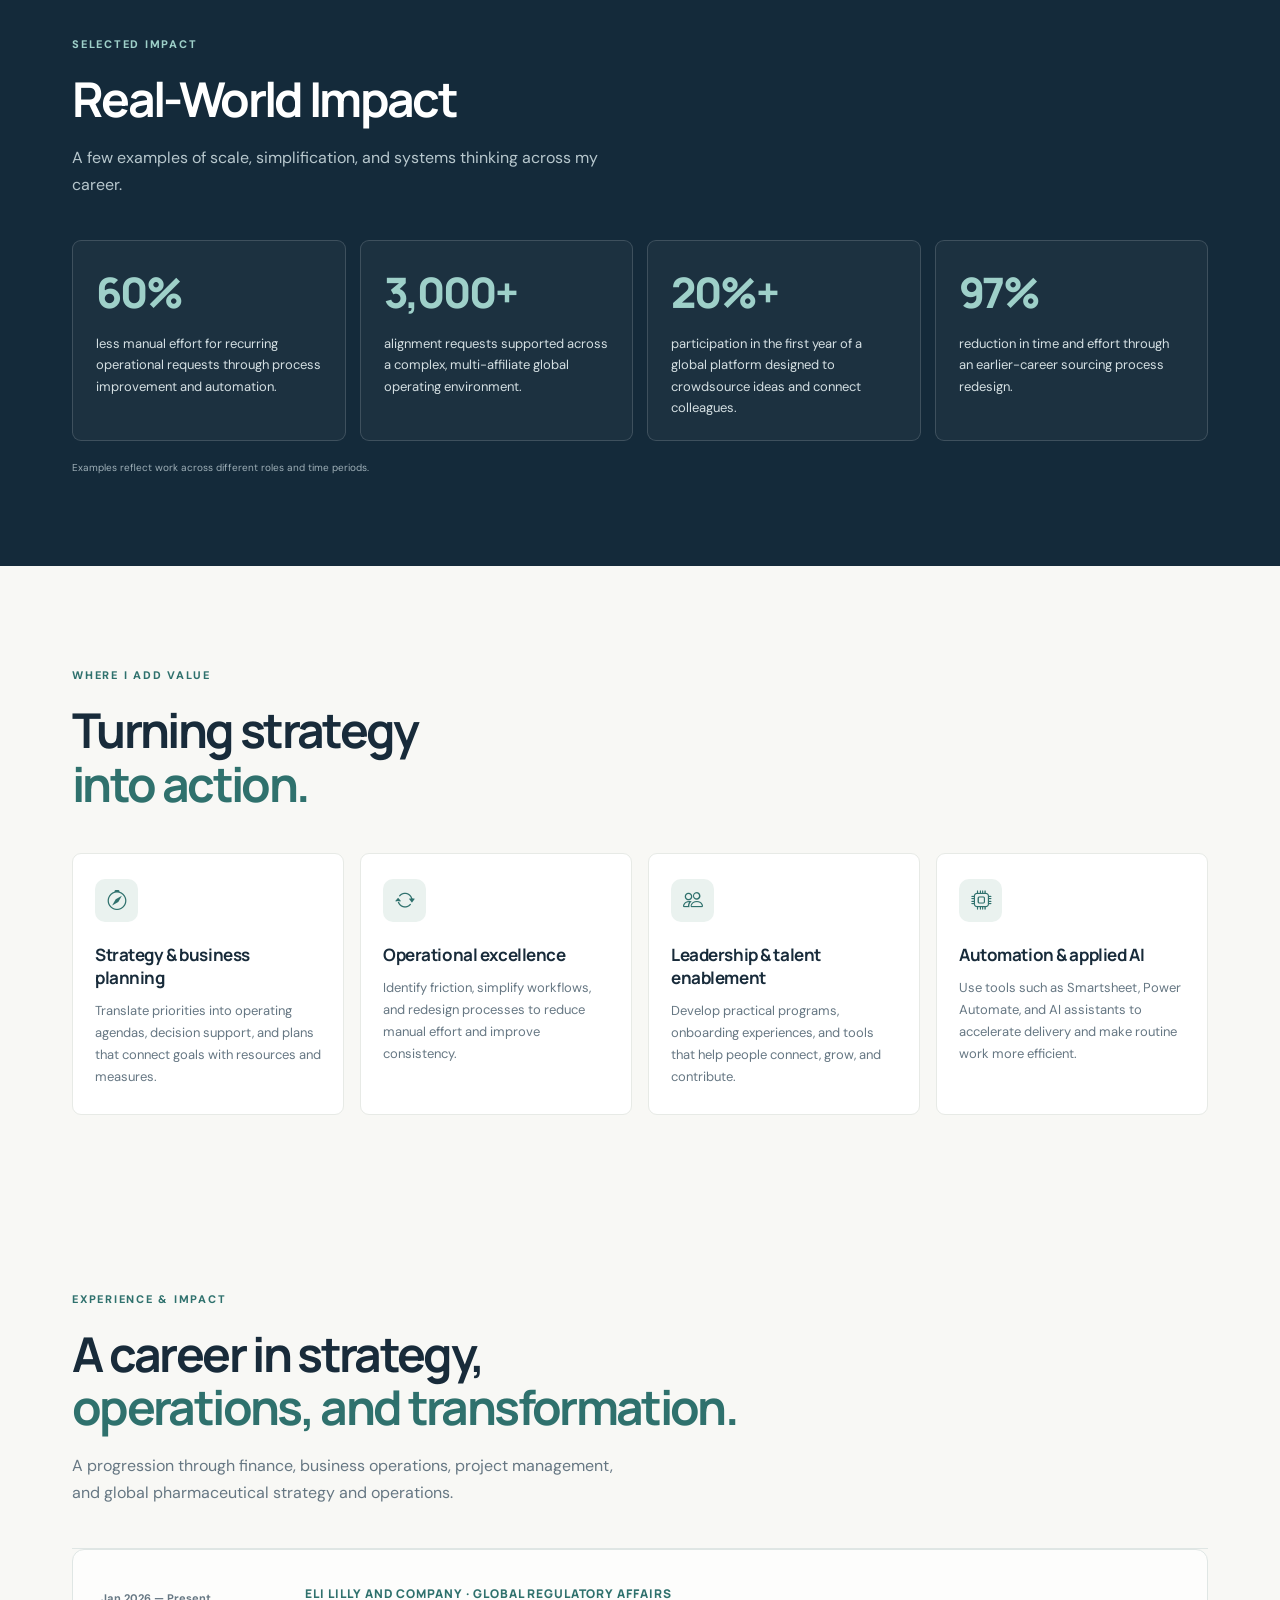
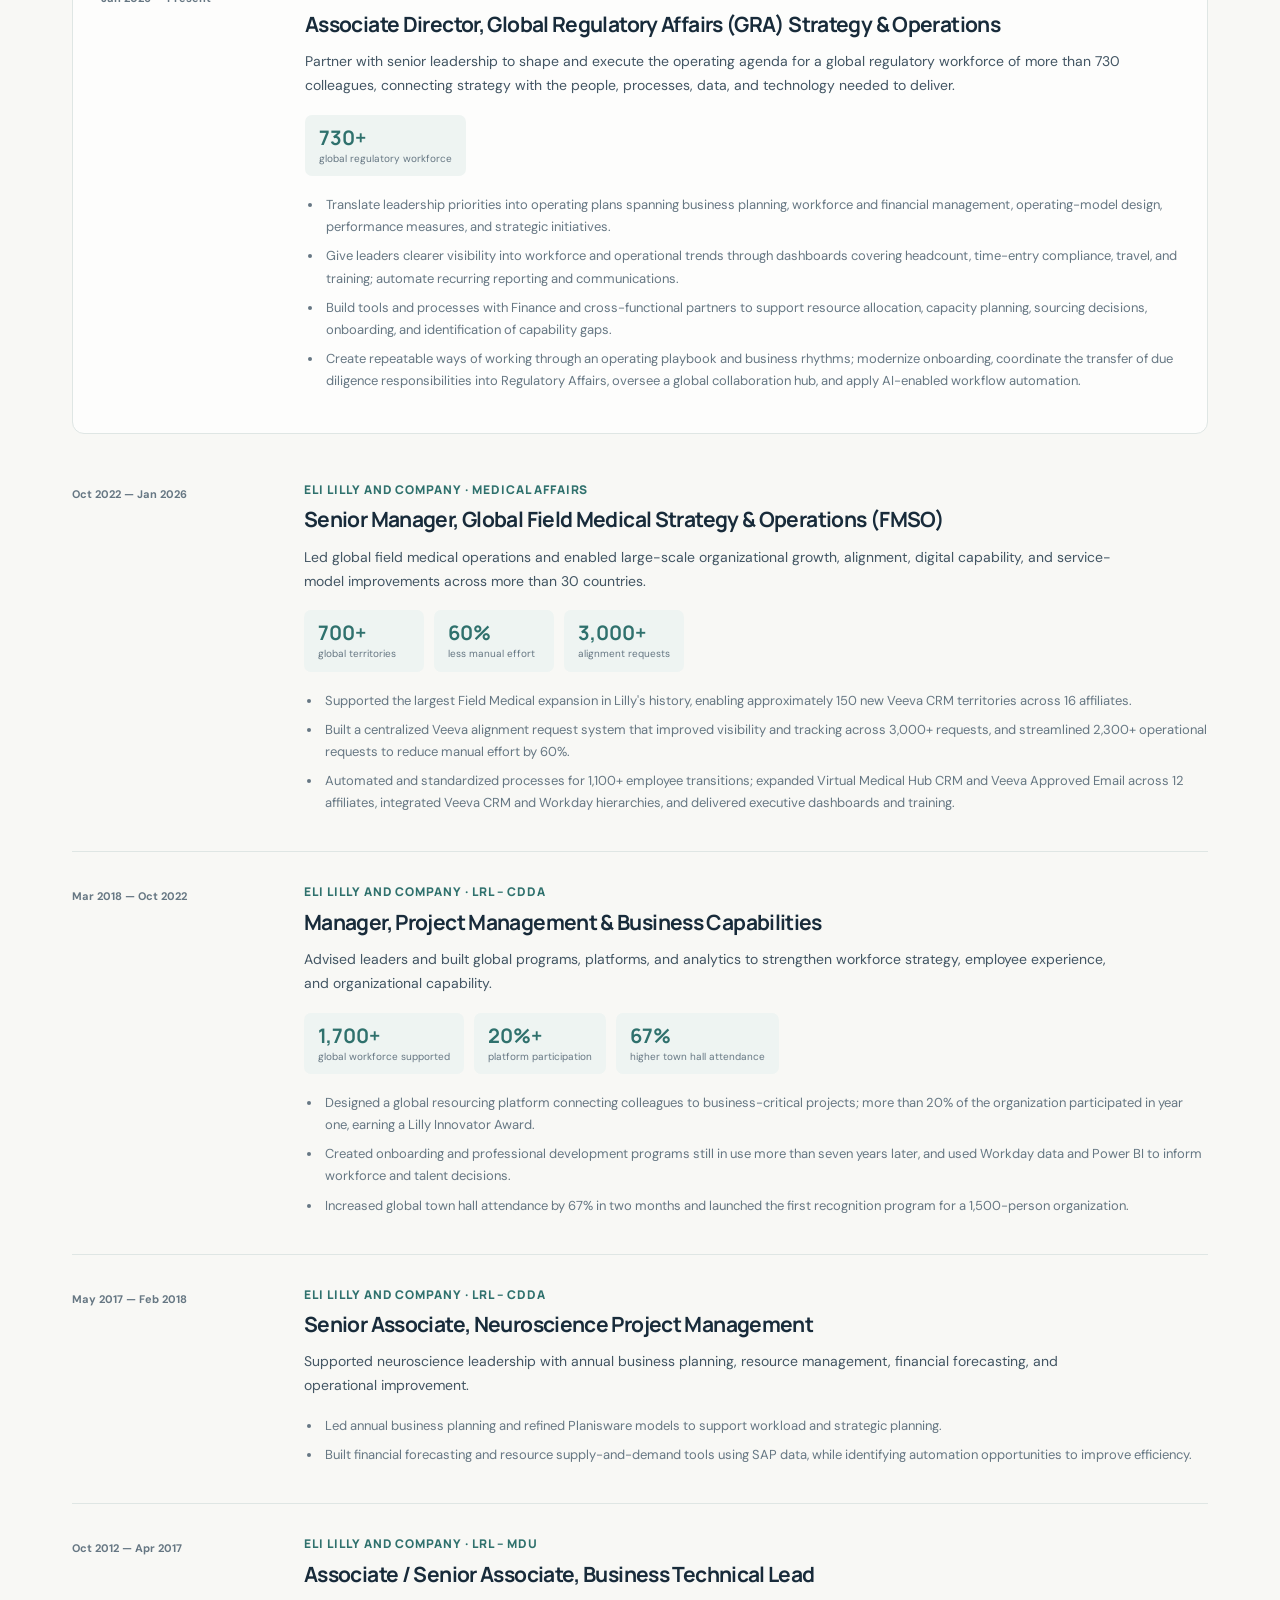
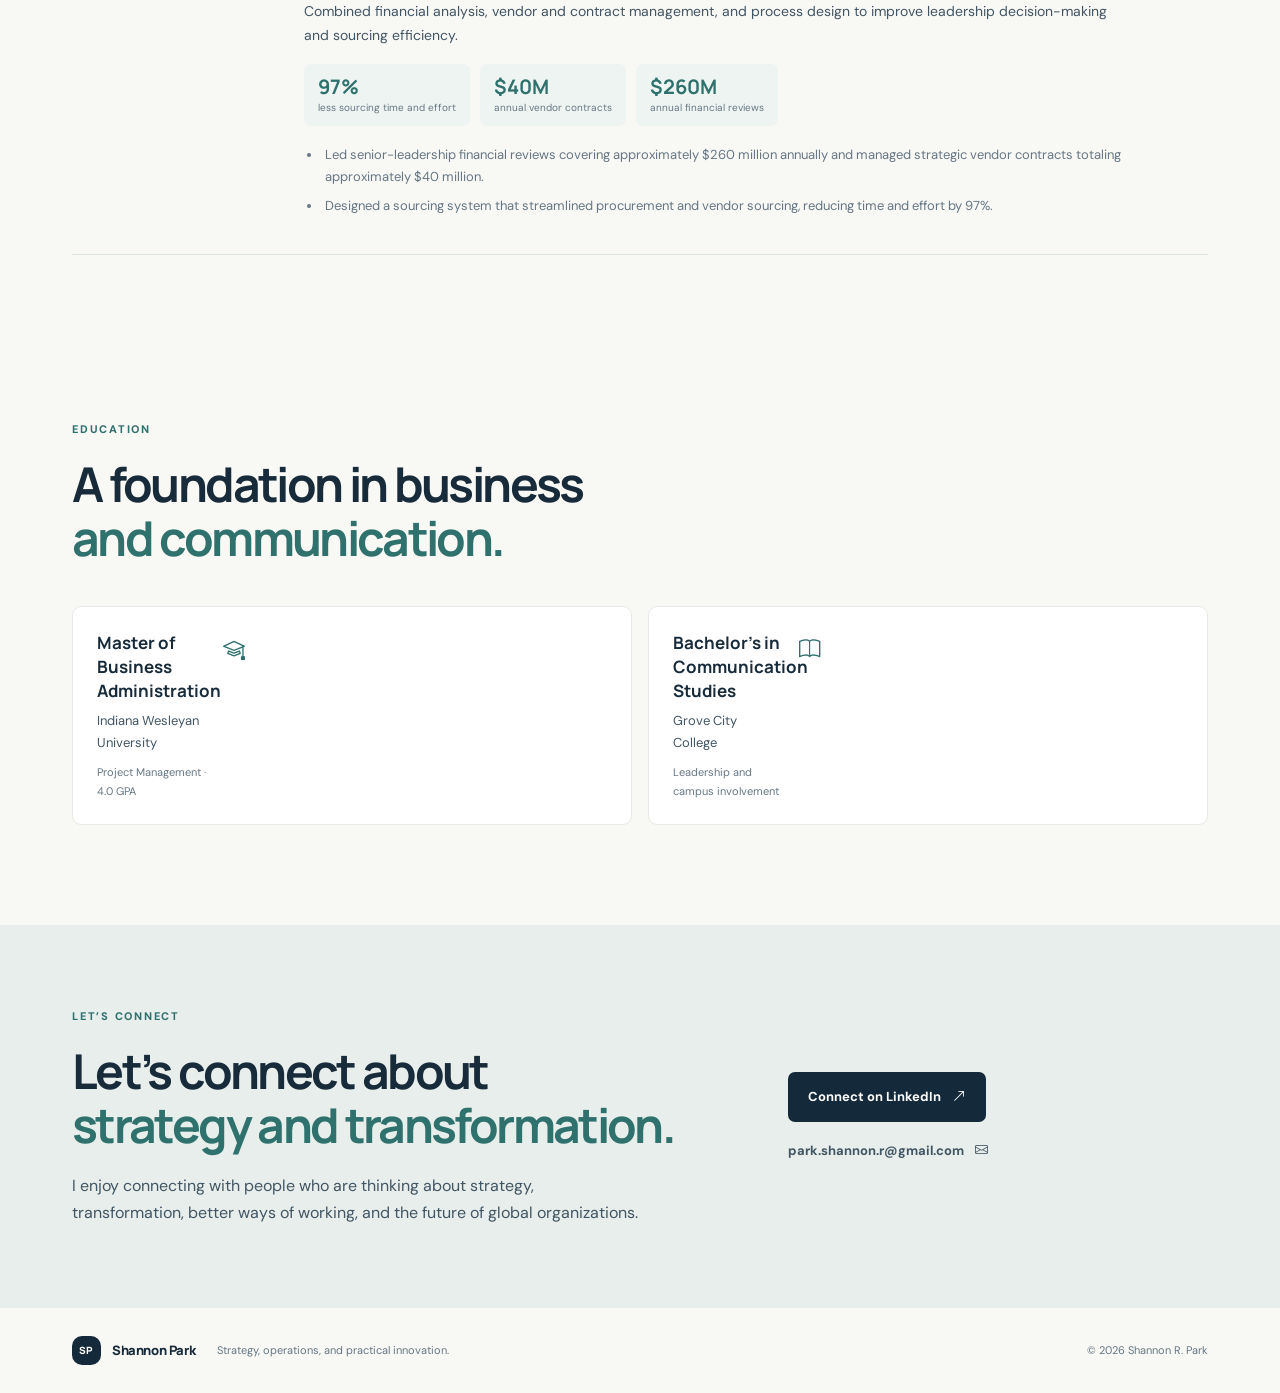
==== commit 25ced7f3: "Clarify current role for external audiences" ====
--- a/index.html
+++ b/index.html
@@ -114,15 +114,15 @@
         <article class="experience-item experience-item-featured">
           <div class="experience-date">Jan 2026 — Present</div>
           <div class="experience-content">
-            <p class="experience-company">Eli Lilly and Company · LRL – GRA</p>
+            <p class="experience-company">Eli Lilly and Company · Global Regulatory Affairs</p>
             <h3 class="experience-title">Associate Director, Global Regulatory Affairs (GRA) Strategy &amp; Operations</h3>
             <p class="experience-summary">Partner with senior leadership to shape and execute the operating agenda for a global regulatory workforce of more than 730 colleagues, connecting strategy with the people, processes, data, and technology needed to deliver.</p>
             <div class="experience-metrics"><div class="experience-metric"><strong>730+</strong><span>global regulatory workforce</span></div></div>
             <ul class="experience-bullets">
-              <li>Drive the operating agenda across business planning, workforce and financial management, operating-model development, performance metrics, and strategic initiatives.</li>
-              <li>Equip leaders with operational insight through dashboards for headcount, time-entry compliance, and travel and training; automate recurring reporting and communications.</li>
-              <li>Lead workforce and resource strategy with Finance and cross-functional partners, including sourcing and acquisition decision tools, onboarding modernization, and competency gap analysis.</li>
-              <li>Build scalable operating capabilities through the GRA playbook, rhythm of business, due diligence transition, Linkage Hub ownership, standardized onboarding, and AI-enabled workflow automation.</li>
+              <li>Translate leadership priorities into operating plans spanning business planning, workforce and financial management, operating-model design, performance measures, and strategic initiatives.</li>
+              <li>Give leaders clearer visibility into workforce and operational trends through dashboards covering headcount, time-entry compliance, travel, and training; automate recurring reporting and communications.</li>
+              <li>Build tools and processes with Finance and cross-functional partners to support resource allocation, capacity planning, sourcing decisions, onboarding, and identification of capability gaps.</li>
+              <li>Create repeatable ways of working through an operating playbook and business rhythms; modernize onboarding, coordinate the transfer of due diligence responsibilities into Regulatory Affairs, oversee a global collaboration hub, and apply AI-enabled workflow automation.</li>
             </ul>
           </div>
         </article>
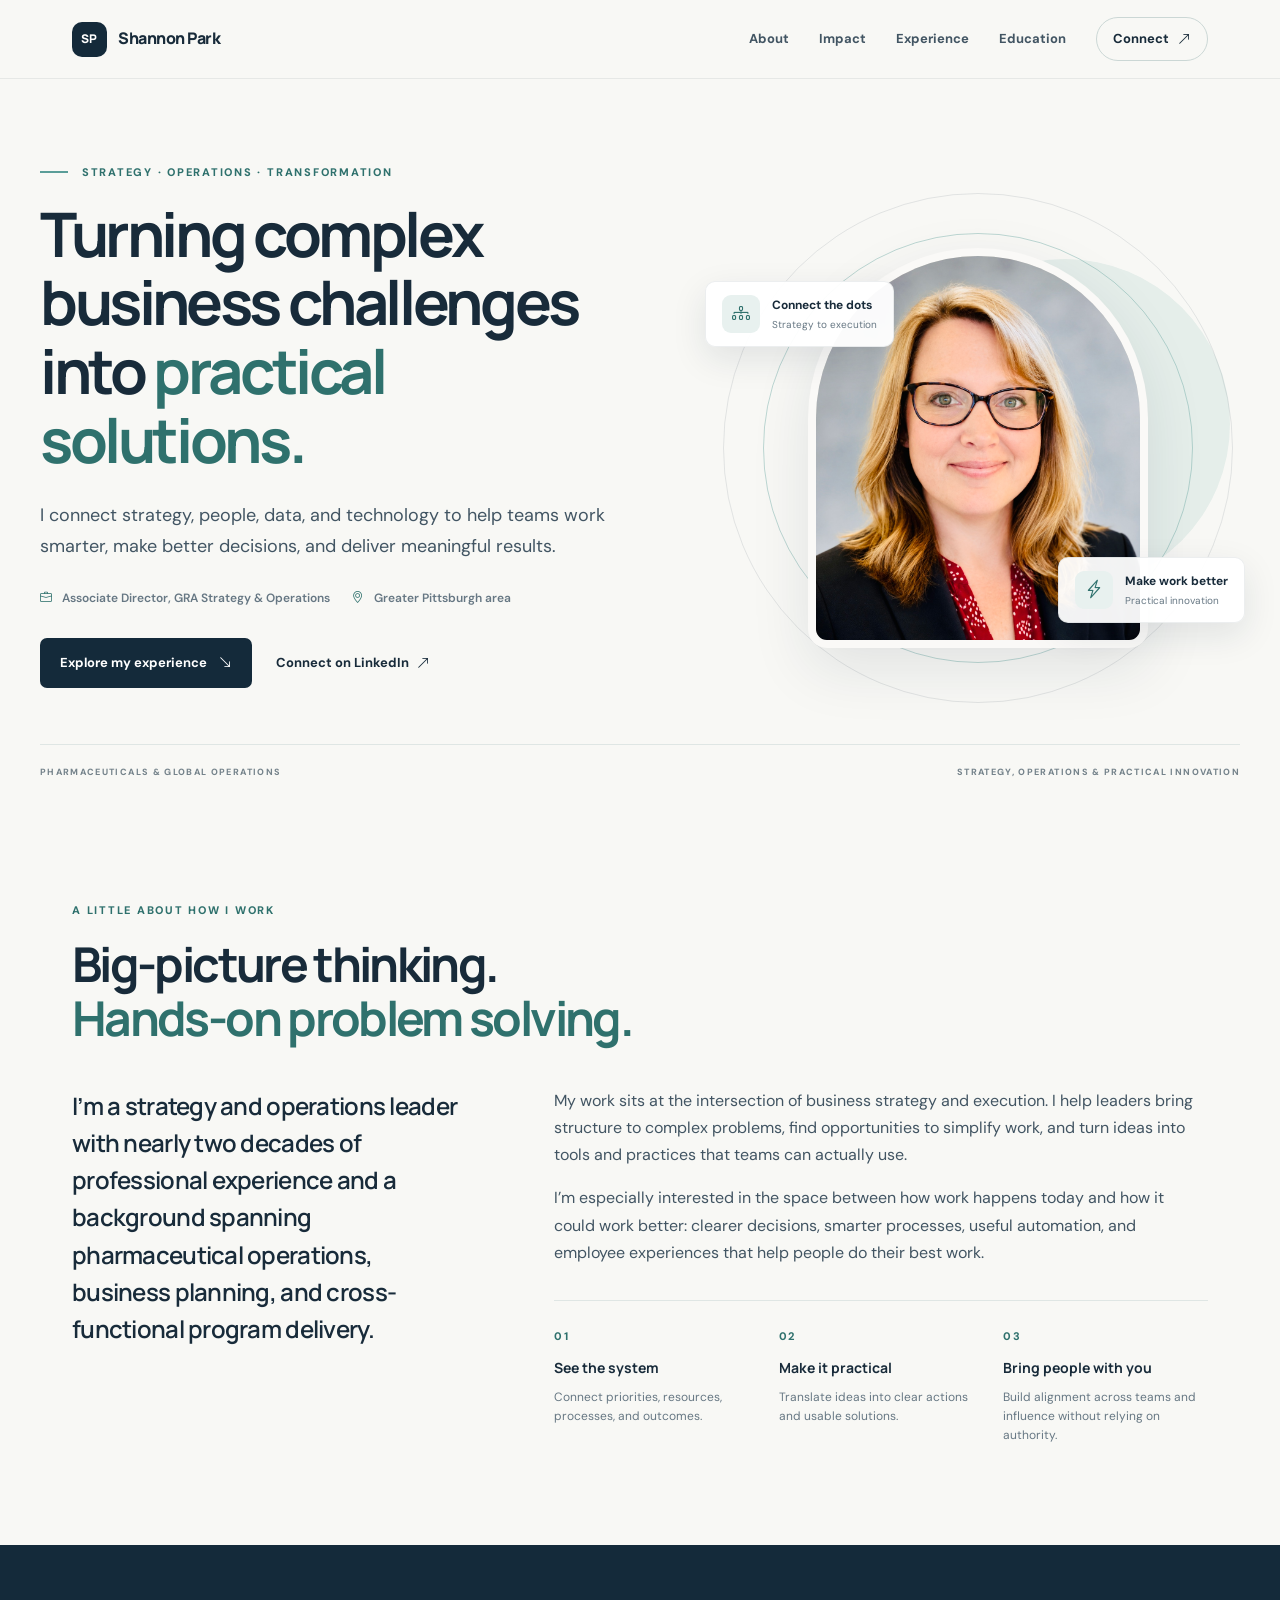
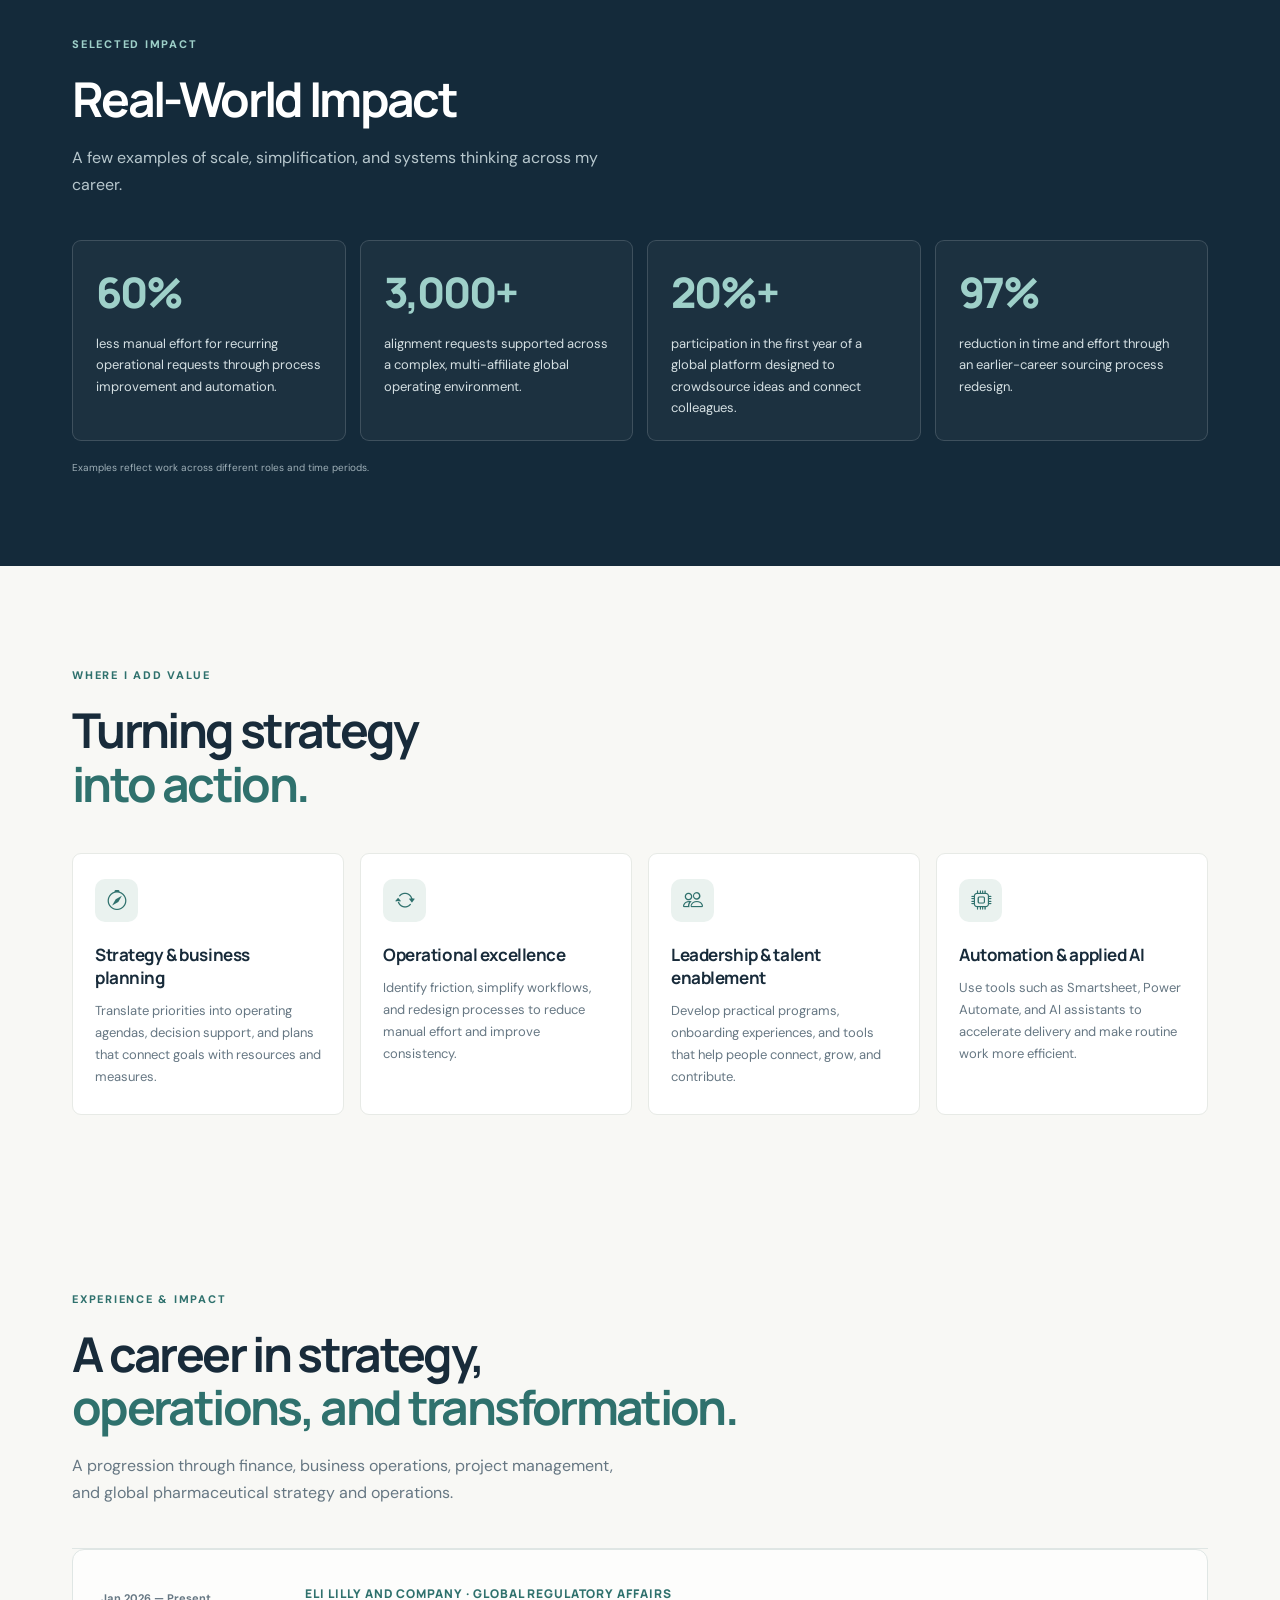
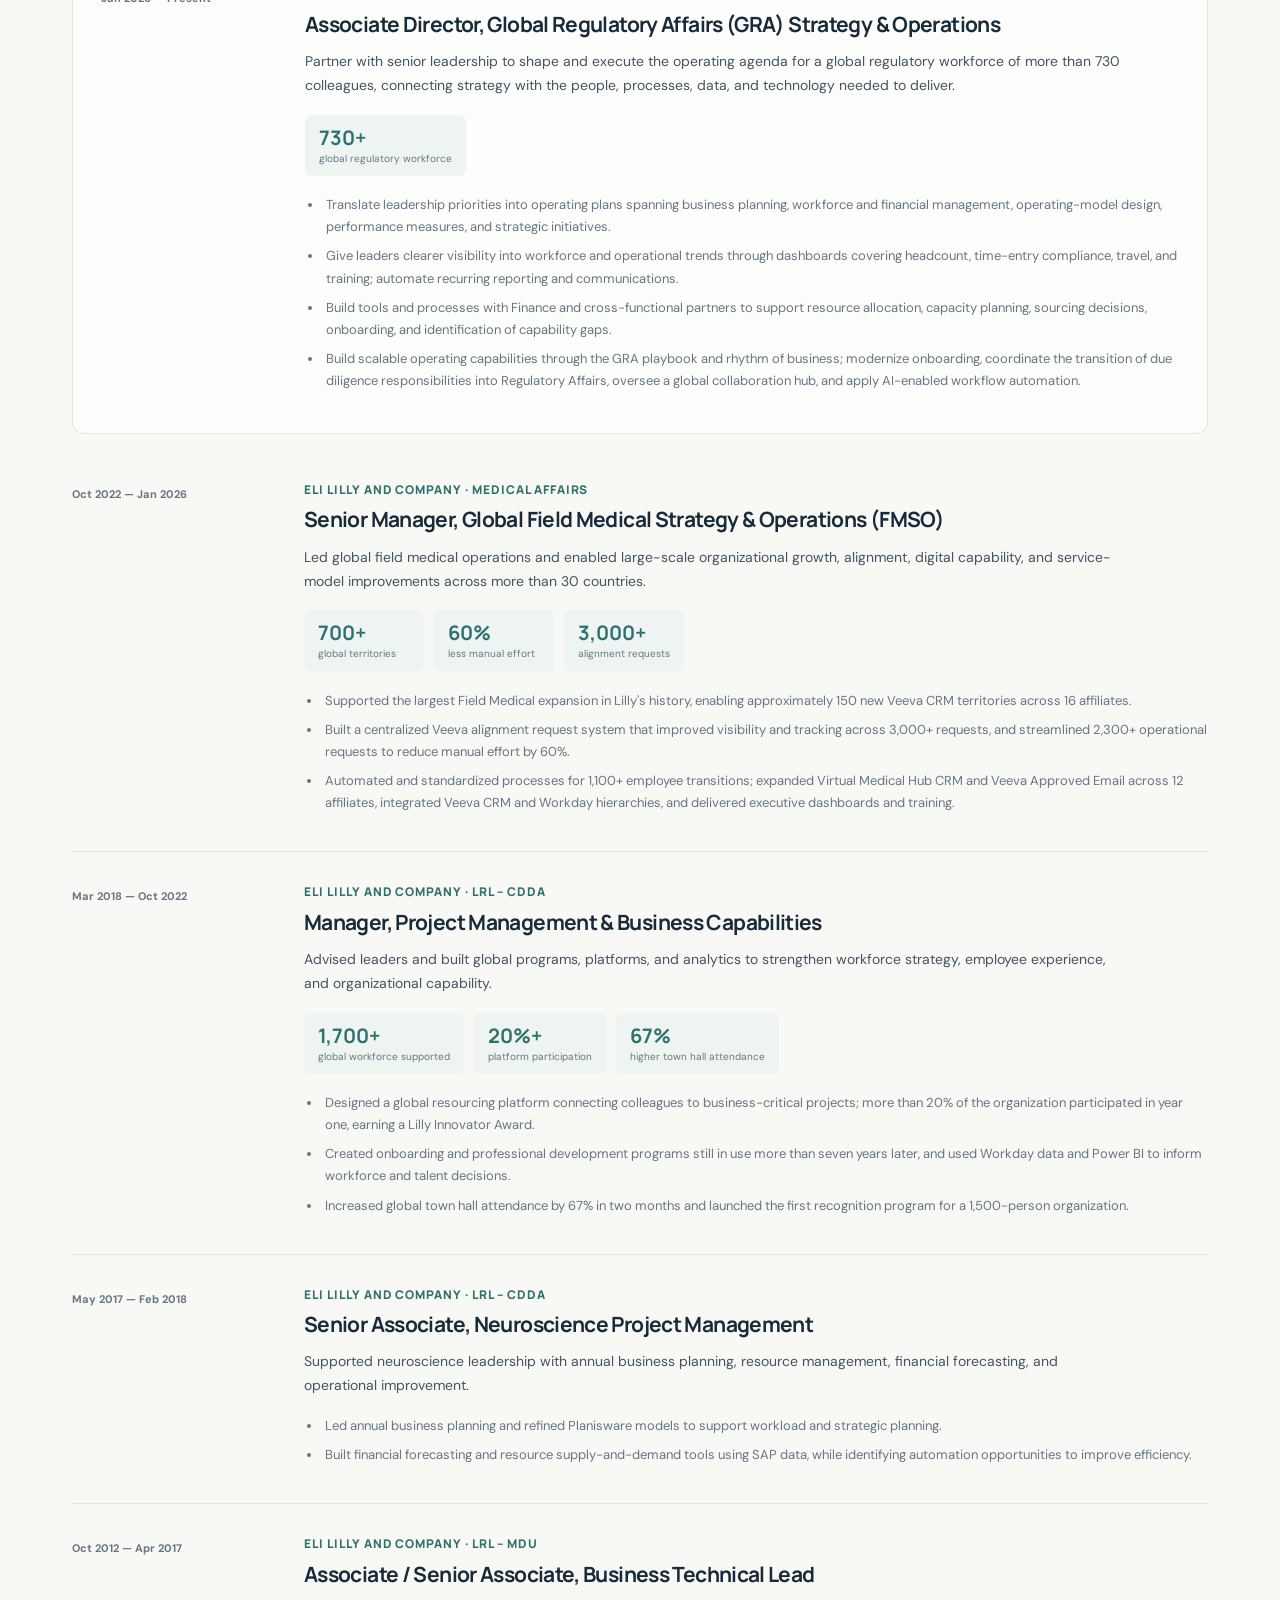
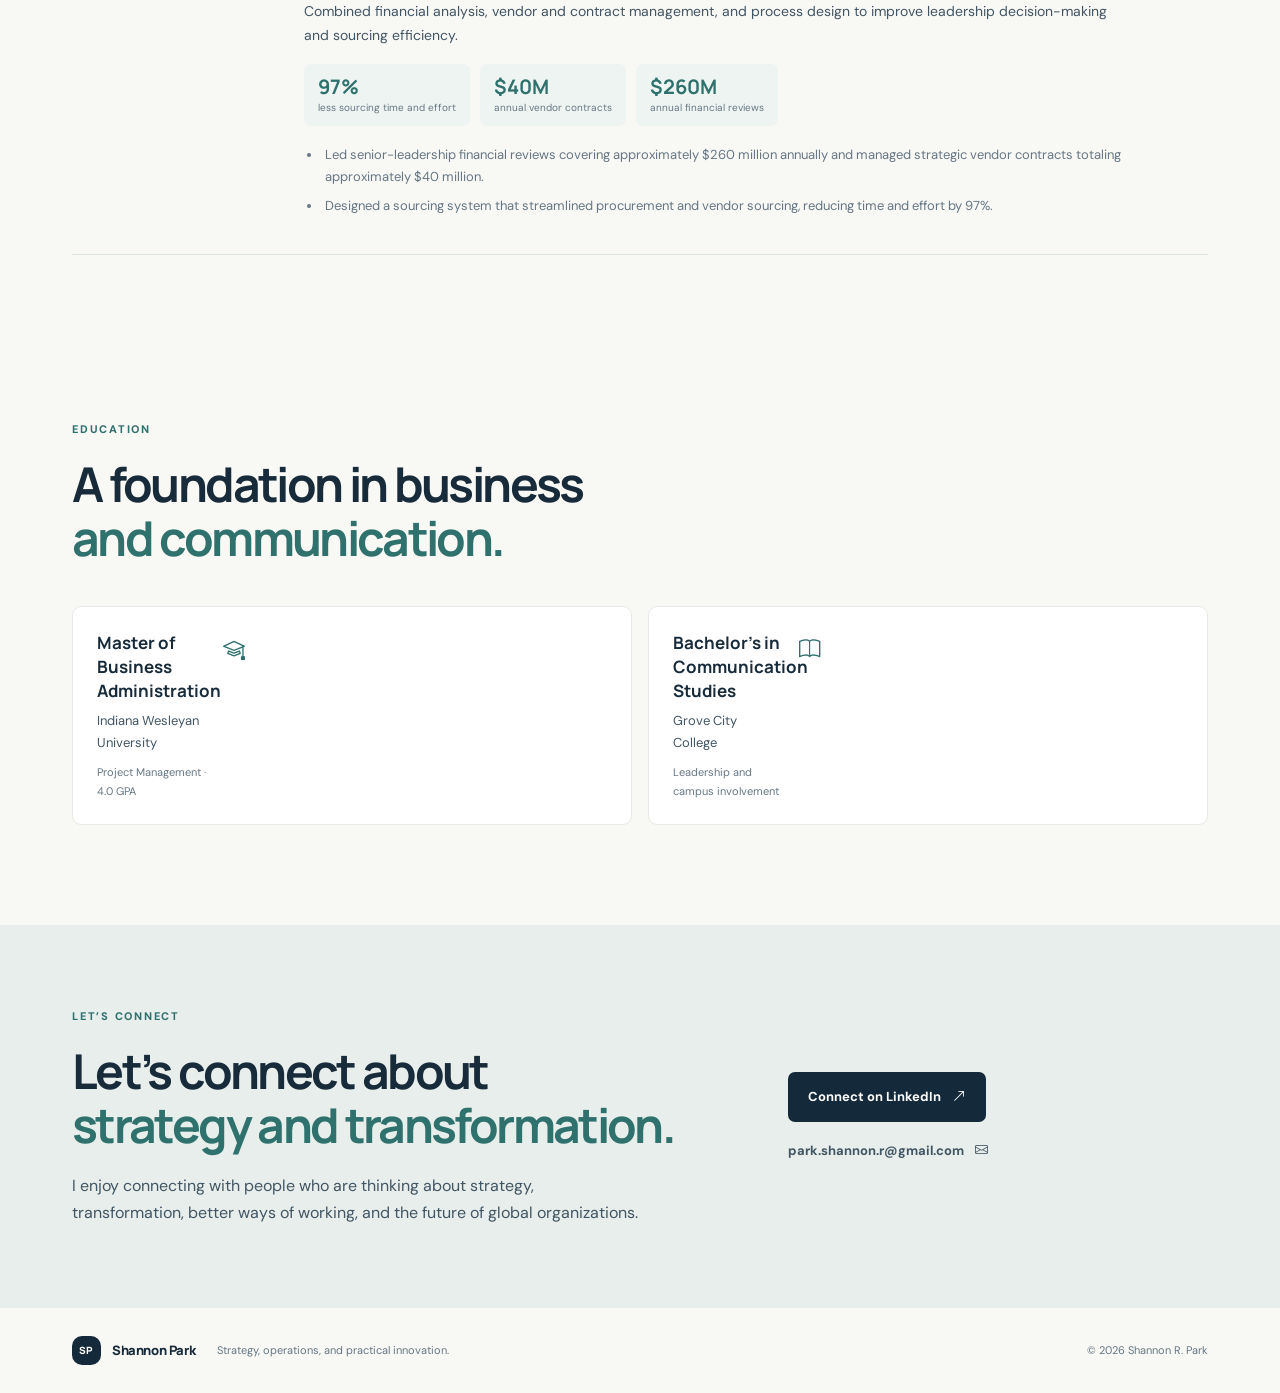
==== commit 76fd96fb: "Restore rhythm of business terminology" ====
--- a/index.html
+++ b/index.html
@@ -122,7 +122,7 @@
               <li>Translate leadership priorities into operating plans spanning business planning, workforce and financial management, operating-model design, performance measures, and strategic initiatives.</li>
               <li>Give leaders clearer visibility into workforce and operational trends through dashboards covering headcount, time-entry compliance, travel, and training; automate recurring reporting and communications.</li>
               <li>Build tools and processes with Finance and cross-functional partners to support resource allocation, capacity planning, sourcing decisions, onboarding, and identification of capability gaps.</li>
-              <li>Create repeatable ways of working through an operating playbook and business rhythms; modernize onboarding, coordinate the transfer of due diligence responsibilities into Regulatory Affairs, oversee a global collaboration hub, and apply AI-enabled workflow automation.</li>
+              <li>Build scalable operating capabilities through the GRA playbook and rhythm of business; modernize onboarding, coordinate the transition of due diligence responsibilities into Regulatory Affairs, oversee a global collaboration hub, and apply AI-enabled workflow automation.</li>
             </ul>
           </div>
         </article>
